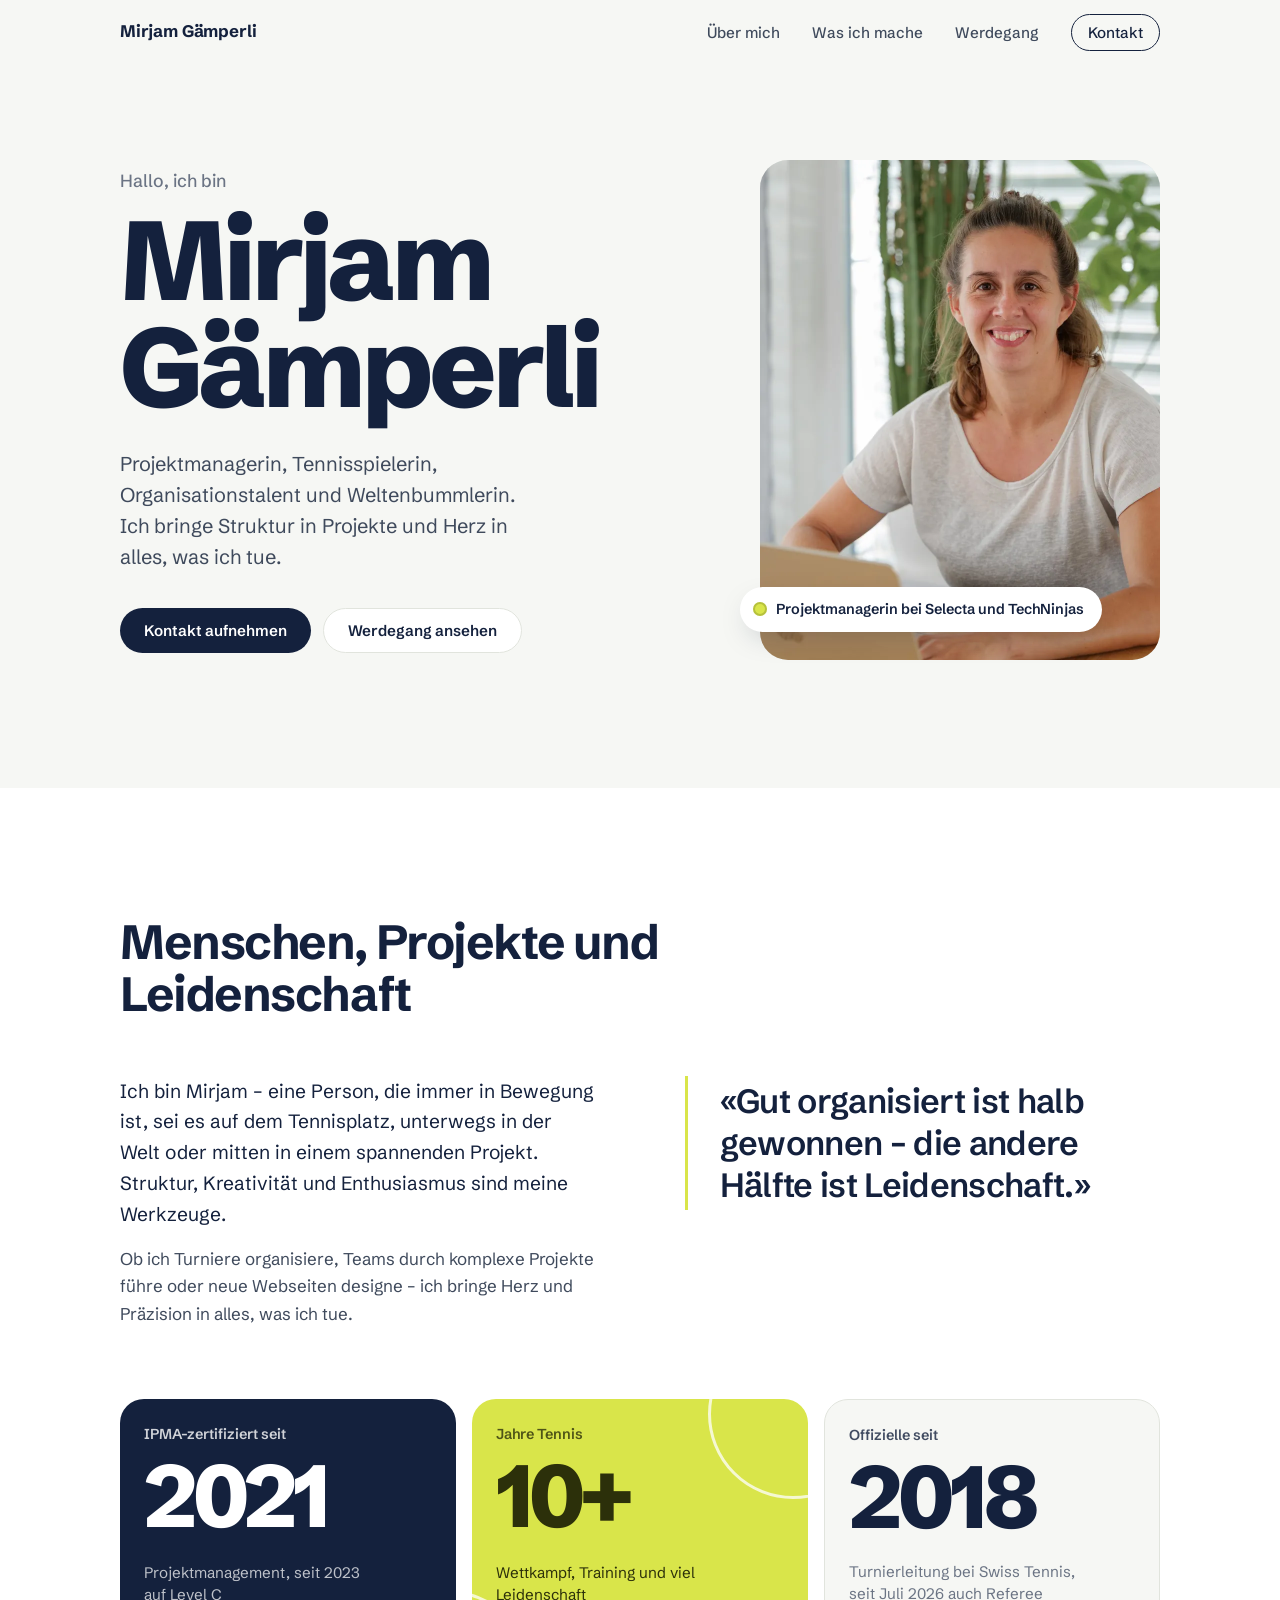
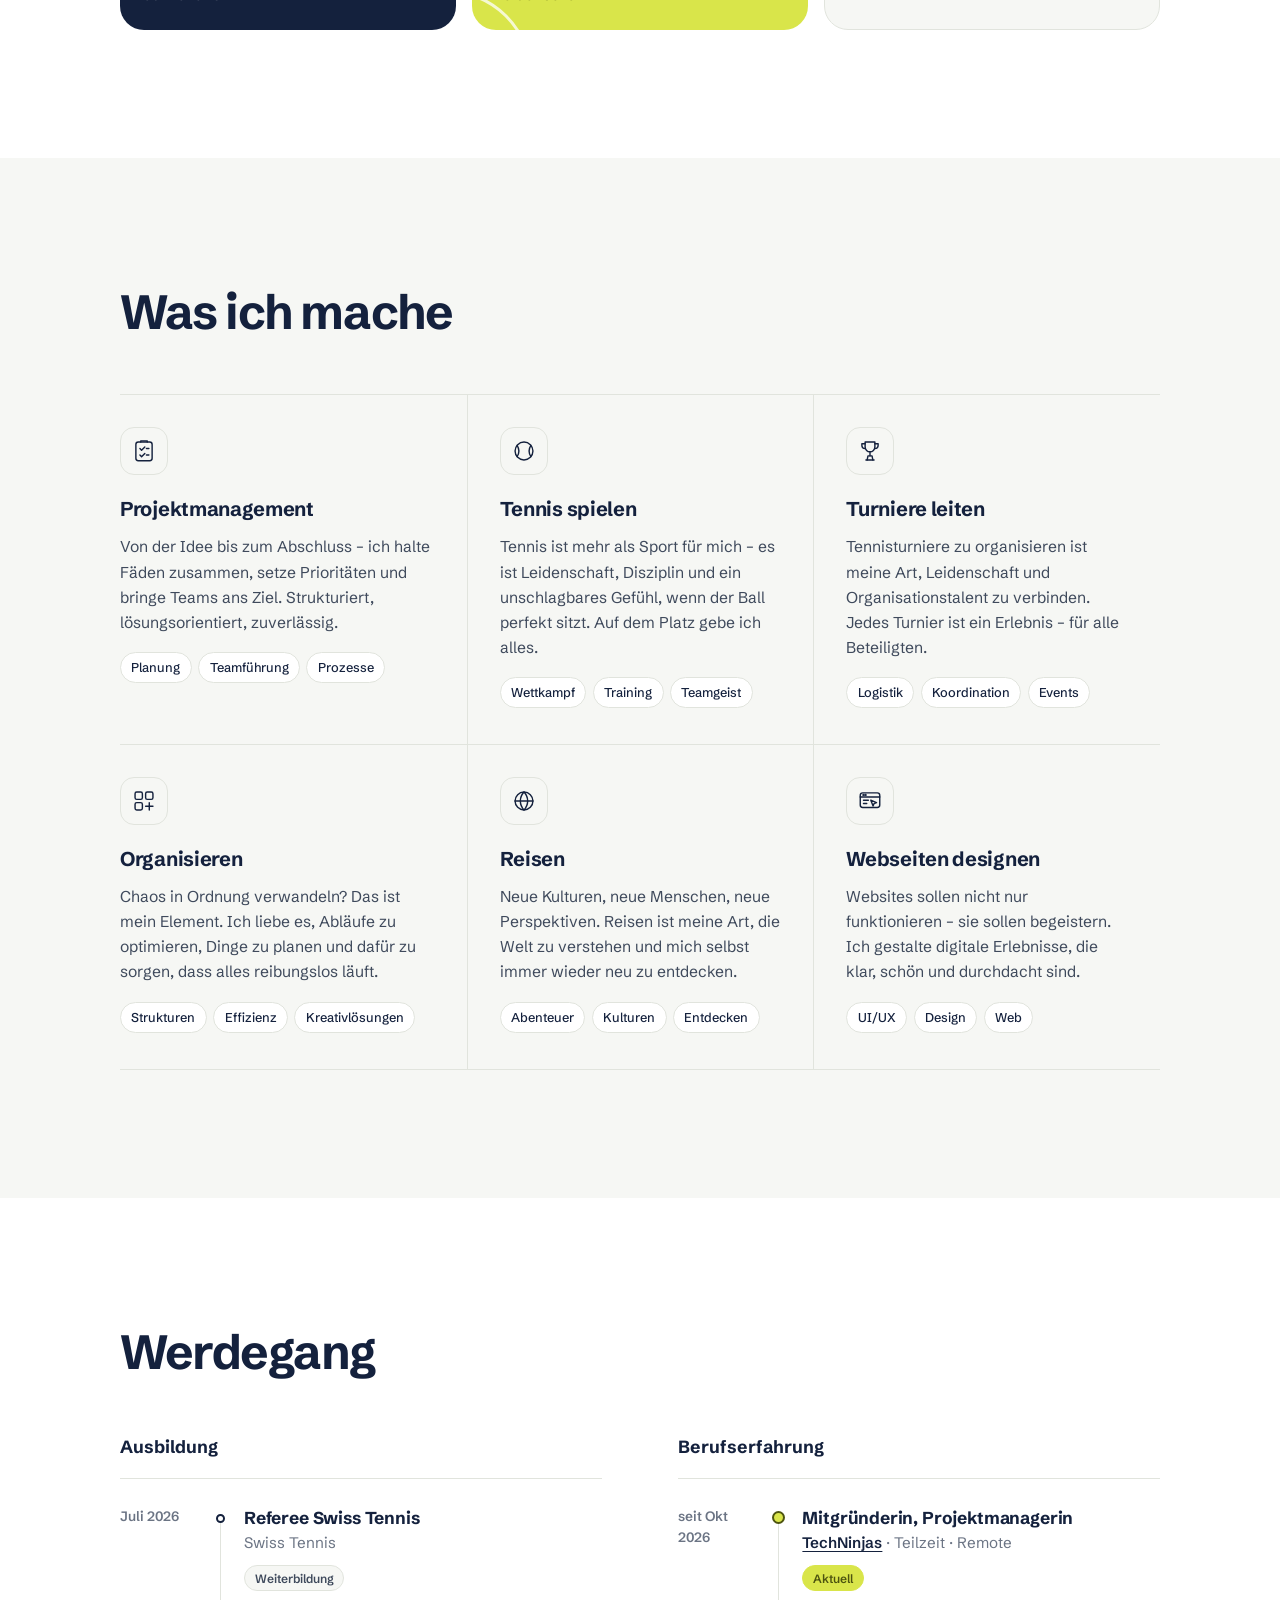
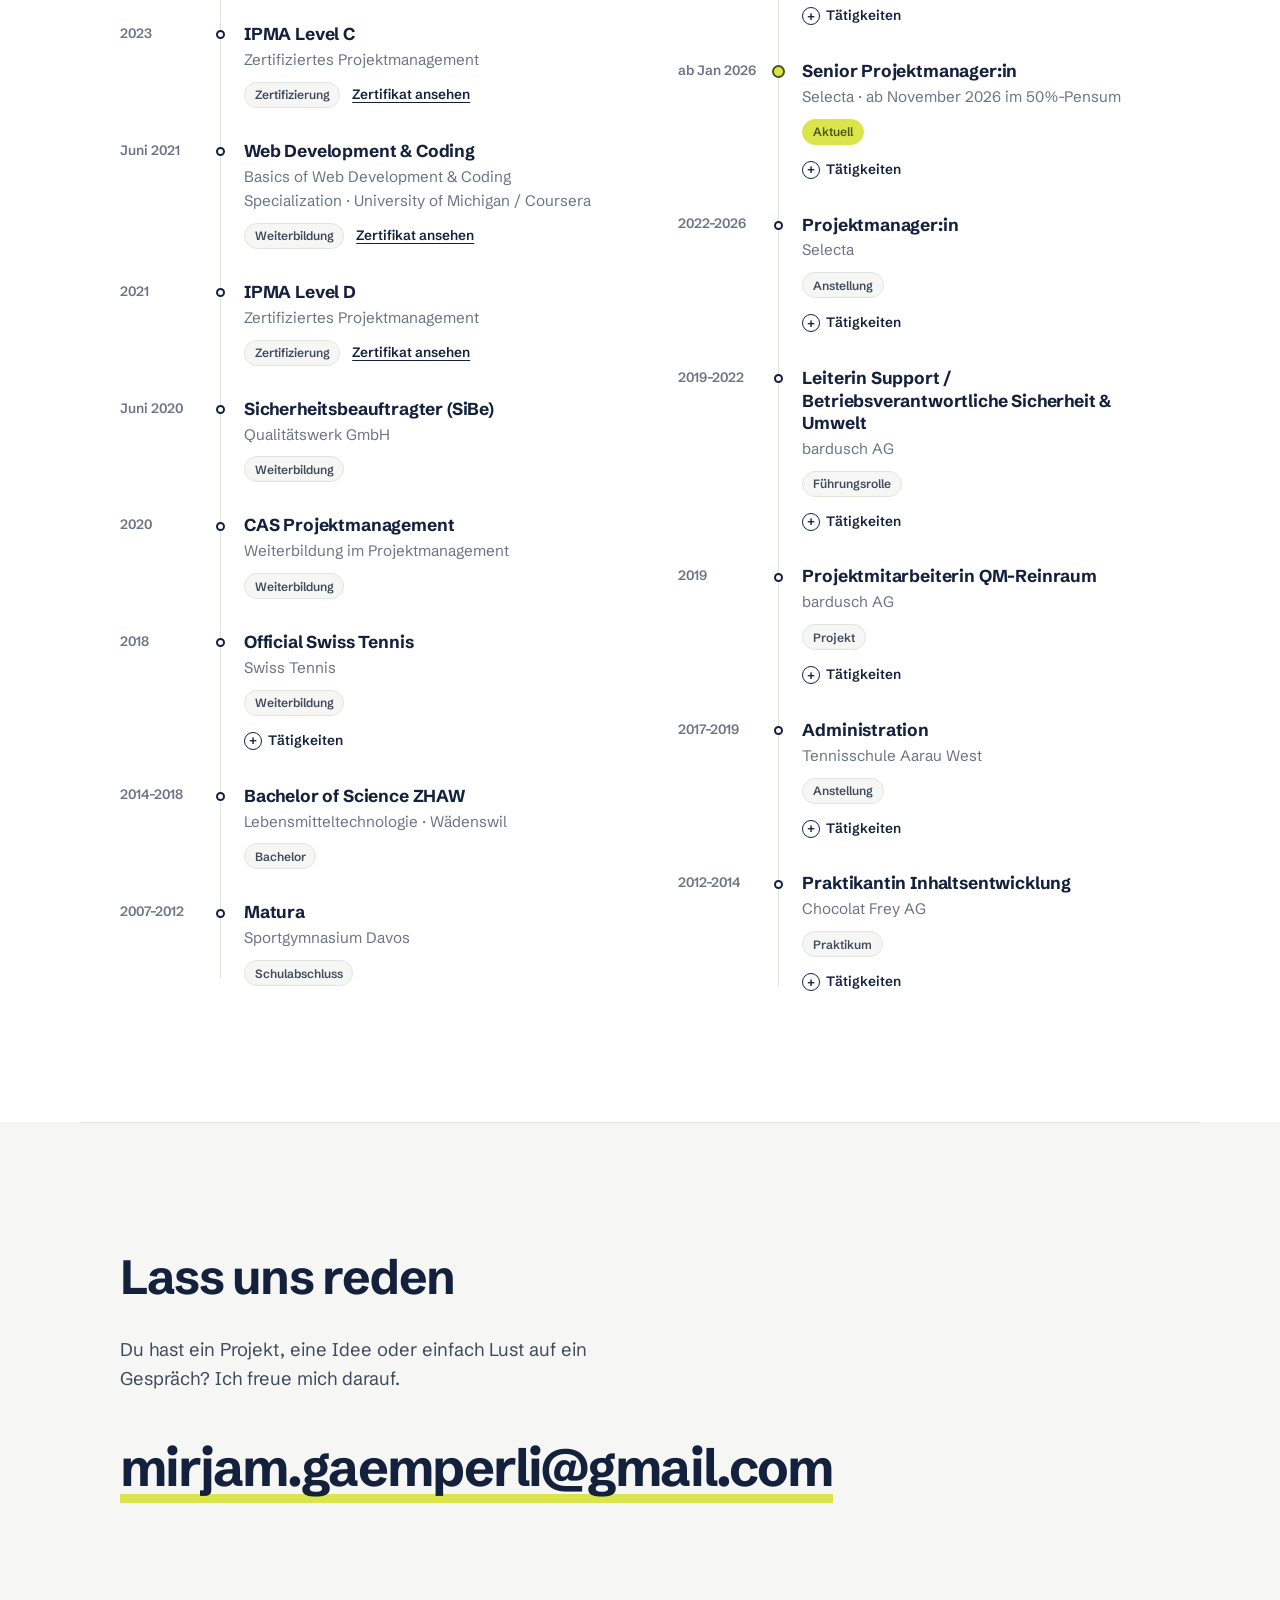
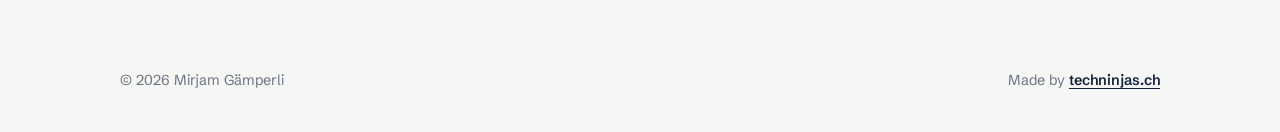
==== index.html @ b21ae04a "IPMA-Kachel: zertifiziert seit 2021 Co-Authored-By: Claude Opus 5.5 <noreply@anthropic.com> Claude-S" ====
<!DOCTYPE html>
<html lang="de">
<head>
  <meta charset="UTF-8" />
  <meta name="viewport" content="width=device-width, initial-scale=1.0" />
  <title>Mirjam Gämperli</title>
  <meta name="description" content="Mirjam Gämperli – Projektmanagerin, Tennisspielerin, Organisationstalent und Weltenbummlerin." />
  <link rel="preconnect" href="https://fonts.googleapis.com" />
  <link rel="preconnect" href="https://fonts.gstatic.com" crossorigin />
  <link rel="stylesheet" href="https://fonts.googleapis.com/css2?family=Schibsted+Grotesk:wght@400;500;600;700;800&display=swap" />
  <link rel="stylesheet" href="style.css" />
</head>
<body>

  <a class="skip" href="#about">Zum Inhalt springen</a>

  <!-- Navigation -->
  <header class="nav" id="nav">
    <div class="nav-inner">
      <a class="nav-logo" href="#top" aria-label="Zum Seitenanfang">Mirjam Gämperli</a>
      <nav aria-label="Hauptnavigation">
        <ul class="nav-links" id="navLinks">
          <li><a href="#about">Über mich</a></li>
          <li><a href="#what-i-do">Was ich mache</a></li>
          <li><a href="#education">Werdegang</a></li>
          <li><a href="#contact" class="nav-cta">Kontakt</a></li>
        </ul>
      </nav>
      <button class="nav-toggle" id="navToggle" aria-label="Menü öffnen" aria-expanded="false" aria-controls="navLinks">
        <span></span><span></span>
      </button>
    </div>
  </header>

  <main id="top">

    <!-- Hero -->
    <section class="hero">
      <div class="container hero-grid">
        <div class="hero-content">
          <p class="hero-hello">Hallo, ich bin</p>
          <h1 class="hero-name">Mirjam<br />Gämperli</h1>
          <p class="hero-tagline">Projektmanagerin, Tennisspielerin, Organisationstalent und Weltenbummlerin. Ich bringe Struktur in Projekte und Herz in alles, was ich tue.</p>
          <div class="hero-actions">
            <a href="#contact" class="btn btn-primary">Kontakt aufnehmen</a>
            <a href="#education" class="btn btn-ghost">Werdegang ansehen</a>
          </div>
        </div>
        <figure class="hero-photo-wrap">
          <picture>
            <source media="(max-width: 900px)" srcset="mirjam-portrait.webp" type="image/webp" />
            <source media="(max-width: 900px)" srcset="mirjam-portrait.jpg" />
            <source srcset="mirjam-portrait-hoch.webp" type="image/webp" />
            <img class="hero-photo" src="mirjam-portrait-hoch.jpg" alt="Porträt von Mirjam Gämperli am Laptop" width="800" height="1000" fetchpriority="high" />
          </picture>
          <figcaption class="hero-badge"><span class="ball" aria-hidden="true"></span>Projektmanagerin bei Selecta und TechNinjas</figcaption>
        </figure>
      </div>
    </section>

    <!-- About -->
    <section class="section about" id="about">
      <div class="container about-grid">
        <h2 class="section-title">Menschen, Projekte und Leidenschaft</h2>
        <div class="about-text">
          <p class="lead">Ich bin Mirjam – eine Person, die immer in Bewegung ist, sei es auf dem Tennisplatz, unterwegs in der Welt oder mitten in einem spannenden Projekt. Struktur, Kreativität und Enthusiasmus sind meine Werkzeuge.</p>
          <p>Ob ich Turniere organisiere, Teams durch komplexe Projekte führe oder neue Webseiten designe – ich bringe Herz und Präzision in alles, was ich tue.</p>
        </div>
        <blockquote class="quote">
          <p>«Gut organisiert ist halb gewonnen – die andere Hälfte ist Leidenschaft.»</p>
        </blockquote>
        <dl class="facts">
          <div class="fact fact--ink"><dt><span class="fact-pre">IPMA-zertifiziert seit</span><span class="fact-num">2021</span></dt><dd>Projektmanagement, seit 2023 auf Level C</dd></div>
          <div class="fact fact--ball"><dt><span class="fact-pre">Jahre Tennis</span><span class="fact-num">10+</span></dt><dd>Wettkampf, Training und viel Leidenschaft</dd></div>
          <div class="fact fact--paper"><dt><span class="fact-pre">Offizielle seit</span><span class="fact-num">2018</span></dt><dd>Turnierleitung bei Swiss Tennis, seit Juli 2026 auch Referee</dd></div>
        </dl>
      </div>
    </section>

    <!-- What I Do -->
    <section class="section what-i-do" id="what-i-do">
      <div class="container">
        <h2 class="section-title">Was ich mache</h2>
        <ul class="world">
          <li class="world-item">
            <span class="world-icon"><svg class="icon" viewBox="0 0 32 32" fill="none" stroke="currentColor" stroke-width="1.75" stroke-linecap="round" stroke-linejoin="round" aria-hidden="true"><rect x="6" y="5" width="20" height="23" rx="3"/><path d="M12 5V3.5h8V5"/><path d="M11 13l2 2 4-4"/><path d="M19 13h3"/><path d="M11 21l2 2 4-4"/><path d="M19 21h3"/></svg></span>
            <h3>Projektmanagement</h3>
            <p>Von der Idee bis zum Abschluss – ich halte Fäden zusammen, setze Prioritäten und bringe Teams ans Ziel. Strukturiert, lösungsorientiert, zuverlässig.</p>
            <ul class="tags"><li>Planung</li><li>Teamführung</li><li>Prozesse</li></ul>
          </li>
          <li class="world-item">
            <span class="world-icon"><svg class="icon" viewBox="0 0 32 32" fill="none" stroke="currentColor" stroke-width="1.75" stroke-linecap="round" stroke-linejoin="round" aria-hidden="true"><circle cx="16" cy="16" r="11"/><path d="M7.5 9a13 13 0 0 1 0 14"/><path d="M24.5 9a13 13 0 0 0 0 14"/></svg></span>
            <h3>Tennis spielen</h3>
            <p>Tennis ist mehr als Sport für mich – es ist Leidenschaft, Disziplin und ein unschlagbares Gefühl, wenn der Ball perfekt sitzt. Auf dem Platz gebe ich alles.</p>
            <ul class="tags"><li>Wettkampf</li><li>Training</li><li>Teamgeist</li></ul>
          </li>
          <li class="world-item">
            <span class="world-icon"><svg class="icon" viewBox="0 0 32 32" fill="none" stroke="currentColor" stroke-width="1.75" stroke-linecap="round" stroke-linejoin="round" aria-hidden="true"><path d="M10 5h12v6a6 6 0 0 1-12 0V5z"/><path d="M10 7H6v2a4 4 0 0 0 4 4"/><path d="M22 7h4v2a4 4 0 0 1-4 4"/><path d="M16 17v5"/><path d="M11 27h10"/><path d="M12.5 27l1-5h5l1 5"/></svg></span>
            <h3>Turniere leiten</h3>
            <p>Tennisturniere zu organisieren ist meine Art, Leidenschaft und Organisationstalent zu verbinden. Jedes Turnier ist ein Erlebnis – für alle Beteiligten.</p>
            <ul class="tags"><li>Logistik</li><li>Koordination</li><li>Events</li></ul>
          </li>
          <li class="world-item">
            <span class="world-icon"><svg class="icon" viewBox="0 0 32 32" fill="none" stroke="currentColor" stroke-width="1.75" stroke-linecap="round" stroke-linejoin="round" aria-hidden="true"><rect x="5" y="5" width="9" height="9" rx="2"/><rect x="18" y="5" width="9" height="9" rx="2"/><rect x="5" y="18" width="9" height="9" rx="2"/><path d="M22.5 18v9"/><path d="M18 22.5h9"/></svg></span>
            <h3>Organisieren</h3>
            <p>Chaos in Ordnung verwandeln? Das ist mein Element. Ich liebe es, Abläufe zu optimieren, Dinge zu planen und dafür zu sorgen, dass alles reibungslos läuft.</p>
            <ul class="tags"><li>Strukturen</li><li>Effizienz</li><li>Kreativlösungen</li></ul>
          </li>
          <li class="world-item">
            <span class="world-icon"><svg class="icon" viewBox="0 0 32 32" fill="none" stroke="currentColor" stroke-width="1.75" stroke-linecap="round" stroke-linejoin="round" aria-hidden="true"><circle cx="16" cy="16" r="11"/><path d="M5 16h22"/><path d="M16 5c3 3.2 4.5 6.8 4.5 11S19 23.8 16 27c-3-3.2-4.5-6.8-4.5-11S13 8.2 16 5z"/></svg></span>
            <h3>Reisen</h3>
            <p>Neue Kulturen, neue Menschen, neue Perspektiven. Reisen ist meine Art, die Welt zu verstehen und mich selbst immer wieder neu zu entdecken.</p>
            <ul class="tags"><li>Abenteuer</li><li>Kulturen</li><li>Entdecken</li></ul>
          </li>
          <li class="world-item">
            <span class="world-icon"><svg class="icon" viewBox="0 0 32 32" fill="none" stroke="currentColor" stroke-width="1.75" stroke-linecap="round" stroke-linejoin="round" aria-hidden="true"><rect x="4" y="6" width="24" height="18" rx="3"/><path d="M4 11h24"/><circle cx="8" cy="8.5" r=".6" fill="currentColor"/><circle cx="10.5" cy="8.5" r=".6" fill="currentColor"/><path d="M17 15l7 3-3 1.2-1.2 3z"/><path d="M8 15h6"/><path d="M8 19h4"/></svg></span>
            <h3>Webseiten designen</h3>
            <p>Websites sollen nicht nur funktionieren – sie sollen begeistern. Ich gestalte digitale Erlebnisse, die klar, schön und durchdacht sind.</p>
            <ul class="tags"><li>UI/UX</li><li>Design</li><li>Web</li></ul>
          </li>
        </ul>
      </div>
    </section>

    <!-- Education -->
    <section class="section education" id="education">
      <div class="container">
        <h2 class="section-title">Werdegang</h2>
        <div class="werdegang-grid">

        <!-- Ausbildung -->
        <div class="werdegang-col">
          <div class="werdegang-col-title">Ausbildung</div>
          <div class="timeline">

            <div class="timeline-item">
              <div class="timeline-year">Juli 2026</div>
              <div class="timeline-content">
                <h3>Referee Swiss Tennis</h3>
                <p>Swiss Tennis</p>
                <span class="timeline-badge">Weiterbildung</span>
              </div>
            </div>

            <div class="timeline-item">
              <div class="timeline-year">2023</div>
              <div class="timeline-content">
                <h3>IPMA Level C</h3>
                <p>Zertifiziertes Projektmanagement</p>
                <span class="timeline-badge">Zertifizierung</span>
                <a href="Zertifikat - Level C - DE.pdf" target="_blank" rel="noopener noreferrer" class="cert-link">Zertifikat ansehen</a>
              </div>
            </div>

            <div class="timeline-item">
              <div class="timeline-year">Juni 2021</div>
              <div class="timeline-content">
                <h3>Web Development &amp; Coding</h3>
                <p>Basics of Web Development &amp; Coding Specialization · University of Michigan / Coursera</p>
                <span class="timeline-badge">Weiterbildung</span>
                <a href="https://coursera.org/share/b0f5d3e83476382fbf47c0f95b880fcf" target="_blank" rel="noopener noreferrer" class="cert-link">Zertifikat ansehen</a>
              </div>
            </div>

            <div class="timeline-item">
              <div class="timeline-year">2021</div>
              <div class="timeline-content">
                <h3>IPMA Level D</h3>
                <p>Zertifiziertes Projektmanagement</p>
                <span class="timeline-badge">Zertifizierung</span>
                <a href="Zertifikat - Level D - DE.pdf" target="_blank" rel="noopener noreferrer" class="cert-link">Zertifikat ansehen</a>
              </div>
            </div>

            <div class="timeline-item">
              <div class="timeline-year">Juni 2020</div>
              <div class="timeline-content">
                <h3>Sicherheitsbeauftragter (SiBe)</h3>
                <p>Qualitätswerk GmbH</p>
                <span class="timeline-badge">Weiterbildung</span>
              </div>
            </div>

            <div class="timeline-item">
              <div class="timeline-year">2020</div>
              <div class="timeline-content">
                <h3>CAS Projektmanagement</h3>
                <p>Weiterbildung im Projektmanagement</p>
                <span class="timeline-badge">Weiterbildung</span>
              </div>
            </div>

            <div class="timeline-item">
              <div class="timeline-year">2018</div>
              <div class="timeline-content">
                <h3>Official Swiss Tennis</h3>
                <p>Swiss Tennis</p>
                <span class="timeline-badge">Weiterbildung</span>
                <details class="timeline-details">
                  <summary>Tätigkeiten</summary>
                  <p>Lizenzierte Offizielle bei Swiss Tennis mit jährlicher Leitung mehrerer Tennisturniere – von der Planung und Ausschreibung bis zur Durchführung und Nachbereitung.</p>
                </details>
              </div>
            </div>

            <div class="timeline-item">
              <div class="timeline-year">2014–2018</div>
              <div class="timeline-content">
                <h3>Bachelor of Science ZHAW</h3>
                <p>Lebensmitteltechnologie · Wädenswil</p>
                <span class="timeline-badge">Bachelor</span>
              </div>
            </div>

            <div class="timeline-item">
              <div class="timeline-year">2007–2012</div>
              <div class="timeline-content">
                <h3>Matura</h3>
                <p>Sportgymnasium Davos</p>
                <span class="timeline-badge">Schulabschluss</span>
              </div>
            </div>

          </div>
        </div>

        <!-- Berufserfahrung -->
        <div class="werdegang-col">
          <div class="werdegang-col-title">Berufserfahrung</div>
          <div class="timeline">

            <div class="timeline-item">
              <div class="timeline-year">seit Okt 2026</div>
              <div class="timeline-content">
                <h3>Mitgründerin, Projektmanagerin</h3>
                <p><a href="https://techninjas.ch" target="_blank" rel="noopener noreferrer">TechNinjas</a> · Teilzeit · Remote</p>
                <span class="timeline-badge timeline-badge--current">Aktuell</span>
                <details class="timeline-details">
                  <summary>Tätigkeiten</summary>
                  <p>Gemeinsam mit Patrick unterstütze ich KMU in der ganzen Schweiz bei Websites und Automatisierungen. Mein Fokus: Prozesse verstehen, Lösungen pragmatisch umsetzen und Projekte sauber ans Ziel bringen. Co-Host des Podcasts «mach's eifach».</p>
                </details>
              </div>
            </div>

            <div class="timeline-item">
              <div class="timeline-year">ab Jan 2026</div>
              <div class="timeline-content">
                <h3>Senior Projektmanager:in</h3>
                <p>Selecta · ab November 2026 im 50%-Pensum</p>
                <span class="timeline-badge timeline-badge--current">Aktuell</span>
                <details class="timeline-details">
                  <summary>Tätigkeiten</summary>
                  <p>Leitung und Steuerung komplexer Projekte mit Fokus auf Projektmanagement und -koordination in einem internationalen Unternehmensumfeld.</p>
                </details>
              </div>
            </div>

            <div class="timeline-item">
              <div class="timeline-year">2022–2026</div>
              <div class="timeline-content">
                <h3>Projektmanager:in</h3>
                <p>Selecta</p>
                <span class="timeline-badge">Anstellung</span>
                <details class="timeline-details">
                  <summary>Tätigkeiten</summary>
                  <p>Eigenverantwortliche Planung, Koordination und Umsetzung von Projekten sowie enge Zusammenarbeit mit internen und externen Stakeholdern.</p>
                </details>
              </div>
            </div>

            <div class="timeline-item">
              <div class="timeline-year">2019–2022</div>
              <div class="timeline-content">
                <h3>Leiterin Support / Betriebsverantwortliche Sicherheit &amp; Umwelt</h3>
                <p>bardusch AG</p>
                <span class="timeline-badge">Führungsrolle</span>
                <details class="timeline-details">
                  <summary>Tätigkeiten</summary>
                  <p>Führung des Support-Teams sowie Übernahme der betrieblichen Verantwortung für die Bereiche Sicherheit und Umwelt am Standort Basel.</p>
                </details>
              </div>
            </div>

            <div class="timeline-item">
              <div class="timeline-year">2019</div>
              <div class="timeline-content">
                <h3>Projektmitarbeiterin QM-Reinraum</h3>
                <p>bardusch AG</p>
                <span class="timeline-badge">Projekt</span>
                <details class="timeline-details">
                  <summary>Tätigkeiten</summary>
                  <p>Mitarbeit im Qualitätsmanagement mit Fokus auf Reinraumprozesse und Qualitätssicherung.</p>
                </details>
              </div>
            </div>

            <div class="timeline-item">
              <div class="timeline-year">2017–2019</div>
              <div class="timeline-content">
                <h3>Administration</h3>
                <p>Tennisschule Aarau West</p>
                <span class="timeline-badge">Anstellung</span>
                <details class="timeline-details">
                  <summary>Tätigkeiten</summary>
                  <p>Koordination des Tagesbetriebs, Kundenkommunikation, Abrechnung sowie Mitarbeit bei der Organisation internationaler Tennisturniere und der Pflege der Firmenwebsite.</p>
                </details>
              </div>
            </div>

            <div class="timeline-item">
              <div class="timeline-year">2012–2014</div>
              <div class="timeline-content">
                <h3>Praktikantin Inhaltsentwicklung</h3>
                <p>Chocolat Frey AG</p>
                <span class="timeline-badge">Praktikum</span>
                <details class="timeline-details">
                  <summary>Tätigkeiten</summary>
                  <p>Mitarbeit bei der Entwicklung neuer Produkte und Einblick in die Produktionsprozesse der Confiserie-Industrie.</p>
                </details>
              </div>
            </div>

          </div>
        </div>

      </div>
      </div>
    </section>

    <!-- Contact -->
    <section class="section contact" id="contact">
      <div class="container contact-inner">
        <h2 class="section-title">Lass uns reden</h2>
        <p class="contact-text">Du hast ein Projekt, eine Idee oder einfach Lust auf ein Gespräch? Ich freue mich darauf.</p>
        <a href="mailto:mirjam.gaemperli@gmail.com" class="contact-mail">mirjam.gaemperli@gmail.com</a>
      </div>
    </section>

  </main>

  <footer class="footer">
    <div class="container footer-inner">
      <span>© 2026 Mirjam Gämperli</span>
      <span>Made by <a href="https://techninjas.ch" target="_blank" rel="noopener noreferrer">techninjas.ch</a></span>
    </div>
  </footer>

  <script src="script.js"></script>
</body>
</html>
---- style.css ----
/* ── Tokens ── */
:root {
  --paper:  #f6f7f4;   /* leicht kühles Off-White */
  --white:  #ffffff;
  --ink:    #14213d;   /* Marineblau, aus dem bisherigen Blau weiterentwickelt */
  --text:   #3f4a5c;
  --muted:  #6b7484;
  --line:   #e1e4dd;
  --ball:   #d9e54a;   /* Tennisball-Gelb, sparsam eingesetzt */
  --ball-ink: #4d5410;

  --font: 'Schibsted Grotesk', system-ui, -apple-system, sans-serif;

  --wrap: 1120px;
  --gutter: clamp(1rem, 5vw, 2.5rem);
  --section: clamp(4.5rem, 10vw, 8rem);
  --r-lg: 28px;
  --r-sm: 10px;
}

*, *::before, *::after { box-sizing: border-box; margin: 0; padding: 0; }

html { scroll-behavior: smooth; scroll-padding-top: 5rem; }

body {
  font-family: var(--font);
  background: var(--paper);
  color: var(--text);
  font-size: 1.0625rem;
  line-height: 1.6;
  -webkit-font-smoothing: antialiased;
  overflow-x: hidden;
}

img { max-width: 100%; display: block; }
a { color: inherit; }
ul { list-style: none; }

:focus-visible { outline: 2px solid var(--ink); outline-offset: 3px; border-radius: 4px; }

.skip {
  position: absolute; left: 1rem; top: -3rem;
  background: var(--ink); color: var(--white);
  padding: .5rem 1rem; border-radius: var(--r-sm);
  z-index: 200; text-decoration: none;
}
.skip:focus { top: 1rem; }

.container { max-width: var(--wrap); margin: 0 auto; padding: 0 var(--gutter); }

/* ── Buttons ── */
.btn {
  display: inline-flex; align-items: center; justify-content: center;
  padding: .85rem 1.5rem;
  border-radius: 999px;
  font: 600 .95rem/1 var(--font);
  text-decoration: none;
  transition: background-color .2s, color .2s, border-color .2s;
}
.btn-primary { background: var(--ink); color: var(--white); }
.btn-primary:hover { background: #24345a; }
.btn-ghost { border: 1.5px solid var(--line); color: var(--ink); background: var(--white); }
.btn-ghost:hover { border-color: var(--ink); }

/* ── Navigation ── */
.nav {
  position: fixed; inset: 0 0 auto 0; z-index: 100;
  transition: background-color .25s, box-shadow .25s;
}
.nav.scrolled {
  background: rgba(246, 247, 244, .9);
  backdrop-filter: blur(12px);
  -webkit-backdrop-filter: blur(12px);
  box-shadow: 0 1px 0 var(--line);
}
.nav-inner {
  max-width: var(--wrap); margin: 0 auto;
  padding: 1.1rem var(--gutter);
  display: flex; align-items: center; justify-content: space-between;
}
.nav-logo {
  font-weight: 700; font-size: 1.05rem; color: var(--ink);
  text-decoration: none; letter-spacing: -.01em;
}
.nav-links { display: flex; align-items: center; gap: 2rem; }
.nav-links a {
  font-size: .95rem; font-weight: 500; color: var(--text);
  text-decoration: none; transition: color .2s;
}
.nav-links a:hover { color: var(--ink); }
.nav-links .nav-cta {
  color: var(--ink); padding: .5rem 1rem;
  border: 1.5px solid var(--ink); border-radius: 999px;
}
.nav-links .nav-cta:hover { background: var(--ink); color: var(--white); }

.nav-toggle {
  display: none; background: none; border: 0; cursor: pointer;
  width: 40px; height: 40px; position: relative;
}
.nav-toggle span {
  position: absolute; left: 9px; right: 9px; height: 2px;
  background: var(--ink); border-radius: 2px; transition: transform .25s;
}
.nav-toggle span:first-child { top: 15px; }
.nav-toggle span:last-child  { top: 23px; }
.nav-toggle[aria-expanded="true"] span:first-child { transform: translateY(4px) rotate(45deg); }
.nav-toggle[aria-expanded="true"] span:last-child  { transform: translateY(-4px) rotate(-45deg); }

/* ── Hero ── */
.hero { padding: clamp(7.5rem, 14vw, 10rem) 0 var(--section); }
.hero-grid {
  display: grid;
  grid-template-columns: minmax(0, 1fr) minmax(0, 400px);
  gap: clamp(2.5rem, 6vw, 5rem);
  align-items: center;
}
.hero-hello { font-size: 1.1rem; font-weight: 500; color: var(--muted); margin-bottom: .75rem; }
.hero-name {
  font-size: clamp(3.4rem, 9vw, 7rem);
  font-weight: 800;
  line-height: .95;
  letter-spacing: -.045em;
  color: var(--ink);
}
.hero-tagline {
  max-width: 34ch;
  margin-top: 1.75rem;
  font-size: clamp(1.1rem, 1.6vw, 1.25rem);
  line-height: 1.55;
}
.hero-actions { display: flex; flex-wrap: wrap; gap: .75rem; margin-top: 2.25rem; }

.hero-photo-wrap { position: relative; }
.hero-photo {
  width: 100%; height: auto; aspect-ratio: 4 / 5; object-fit: cover; object-position: 50% 30%;
  border-radius: var(--r-lg);
  background: var(--line);
}
.hero-badge {
  position: absolute; left: -1.25rem; bottom: 1.75rem;
  display: inline-flex; align-items: center; gap: .6rem;
  background: var(--white); color: var(--ink);
  font-size: .9rem; font-weight: 600;
  padding: .7rem 1.1rem .7rem .8rem;
  border-radius: 999px;
  box-shadow: 0 10px 30px -12px rgba(20, 33, 61, .35);
}
.ball {
  width: 14px; height: 14px; border-radius: 50%;
  background: var(--ball);
  box-shadow: inset 0 0 0 2px rgba(77, 84, 16, .25);
  flex: none;
}

/* Einmaliger Auftritt beim Laden */
@media (prefers-reduced-motion: no-preference) {
  .hero-content > *, .hero-photo-wrap { animation: rise .8s cubic-bezier(.2, .7, .2, 1) both; }
  .hero-name    { animation-delay: .05s !important; }
  .hero-tagline { animation-delay: .12s !important; }
  .hero-actions { animation-delay: .18s !important; }
  .hero-photo-wrap { animation-delay: .1s; }
  @keyframes rise { from { opacity: 0; transform: translateY(16px); } to { opacity: 1; transform: none; } }
}

/* ── Sections ── */
.section { padding: var(--section) 0; }
.section-title {
  font-size: clamp(2rem, 4.2vw, 3rem);
  font-weight: 700;
  line-height: 1.08;
  letter-spacing: -.03em;
  color: var(--ink);
  margin-bottom: clamp(2rem, 5vw, 3.5rem);
  max-width: 18ch;
}

/* ── About ── */
.about { background: var(--white); }
.about-grid {
  display: grid;
  grid-template-columns: 1fr 1fr;
  column-gap: clamp(2.5rem, 7vw, 6rem);
}
.about-grid .section-title { grid-column: 1 / -1; }
.about-text p { max-width: 58ch; }
.about-text p + p { margin-top: 1rem; }
.lead { font-size: 1.2rem; color: var(--ink); }

.facts {
  grid-column: 1 / -1;
  display: grid; grid-template-columns: repeat(3, 1fr); gap: 1rem;
  margin-top: clamp(3rem, 6vw, 4.5rem);
}
.fact {
  position: relative; overflow: hidden;
  padding: 1.5rem 1.5rem 1.6rem;
  border-radius: 24px;
  min-height: 13rem;
  display: flex; flex-direction: column;
}
.fact dt { display: flex; flex-direction: column; }
.fact-pre { font-size: .9rem; font-weight: 600; opacity: .8; }
.fact-num {
  font-size: clamp(3.5rem, 7vw, 5.5rem);
  font-weight: 800; line-height: 1; letter-spacing: -.055em;
  margin-top: .4rem;
}
.fact dd { margin-top: auto; padding-top: 1.25rem; font-size: .95rem; line-height: 1.4; max-width: 26ch; }
.fact--ink   { background: var(--ink); color: var(--white); }
.fact--ink dd { color: rgba(255,255,255,.72); }
.fact--ball  { background: var(--ball); color: #2c300a; }
.fact--paper { background: var(--paper); color: var(--ink); border: 1px solid var(--line); }
.fact--paper dd { color: var(--muted); }
/* Tennisball-Naht als dezentes Detail */
.fact--ball::after {
  content: ''; position: absolute; right: -70px; top: -70px;
  width: 170px; height: 170px; border-radius: 50%;
  border: 3px solid rgba(255,255,255,.75);
}
.fact--ball::before {
  content: ''; position: absolute; left: -110px; bottom: -130px;
  width: 170px; height: 170px; border-radius: 50%;
  border: 3px solid rgba(255,255,255,.75);
}
.fact > * { position: relative; z-index: 1; }

.quote {
  align-self: start;
  border-left: 3px solid var(--ball);
  padding: .25rem 0 .25rem clamp(1.25rem, 3vw, 2rem);
}
.quote p {
  font-size: clamp(1.5rem, 2.8vw, 2.1rem);
  font-weight: 600;
  line-height: 1.25;
  letter-spacing: -.02em;
  color: var(--ink);
}

/* ── Was ich mache ── */
.world {
  display: grid;
  grid-template-columns: repeat(3, 1fr);
  border-top: 1px solid var(--line);
}
.world-item {
  padding: 2rem clamp(1rem, 2.5vw, 2rem) 2.25rem 0;
  border-bottom: 1px solid var(--line);
}
.world-item:not(:nth-child(3n + 1)) {
  padding-left: clamp(1rem, 2.5vw, 2rem);
  border-left: 1px solid var(--line);
}
.world-icon {
  display: inline-grid; place-items: center;
  width: 48px; height: 48px; margin-bottom: 1.1rem;
  border-radius: 14px;
  background: var(--paper); color: var(--ink);
  border: 1px solid var(--line);
}
.world-icon .icon { width: 26px; height: 26px; }
.world-item:hover .world-icon { background: var(--ball); border-color: var(--ball); }
.timeline-content > p a { color: var(--ink); font-weight: 600; text-underline-offset: 3px; }
.world-item h3 {
  font-size: 1.25rem; font-weight: 700; letter-spacing: -.015em;
  color: var(--ink); margin-bottom: .6rem;
}
.world-item p { font-size: .98rem; }
.tags { display: flex; flex-wrap: wrap; gap: .4rem; margin-top: 1.1rem; }
.tags li {
  font-size: .8rem; font-weight: 500; color: var(--ink);
  background: var(--white); border: 1px solid var(--line);
  padding: .25rem .65rem; border-radius: 999px;
}

/* ── Werdegang ── */
.education { background: var(--white); }
.werdegang-grid {
  display: grid; grid-template-columns: 1fr 1fr;
  gap: clamp(2.5rem, 6vw, 5rem);
}
.werdegang-col-title {
  font-size: 1.1rem; font-weight: 700; color: var(--ink);
  padding-bottom: 1rem; margin-bottom: 1.75rem;
  border-bottom: 1px solid var(--line);
}
.timeline { position: relative; }
.timeline::before {
  content: ''; position: absolute;
  left: 6.25rem; top: .5rem; bottom: .5rem;
  width: 1px; background: var(--line);
}
.timeline-item {
  position: relative;
  display: grid; grid-template-columns: 6.25rem 1fr;
  padding-bottom: 2rem;
}
.timeline-item:last-child { padding-bottom: 0; }
.timeline-item::before {
  content: ''; position: absolute;
  left: calc(6.25rem - 4px); top: .45rem;
  width: 9px; height: 9px; border-radius: 50%;
  background: var(--white); border: 2px solid var(--ink);
}
.timeline-item:has(.timeline-badge--current)::before {
  background: var(--ball); border-color: var(--ball-ink);
  width: 13px; height: 13px; left: calc(6.25rem - 6px); top: .3rem;
}
.timeline-year {
  font-size: .85rem; font-weight: 600; color: var(--muted);
  padding-right: 1rem; line-height: 1.5; padding-top: .05rem;
}
.timeline-content { padding-left: 1.5rem; }
.timeline-content h3 {
  font-size: 1.08rem; font-weight: 700; color: var(--ink);
  line-height: 1.3; letter-spacing: -.01em;
}
.timeline-content > p { font-size: .95rem; color: var(--muted); margin-top: .15rem; }
.timeline-badge {
  display: inline-block; margin-top: .6rem; margin-right: .5rem;
  font-size: .75rem; font-weight: 600; color: var(--text);
  background: var(--paper); border: 1px solid var(--line);
  padding: .15rem .6rem; border-radius: 999px;
}
.timeline-badge--current { background: var(--ball); border-color: var(--ball); color: var(--ball-ink); }
.cert-link {
  font-size: .85rem; font-weight: 600; color: var(--ink);
  text-underline-offset: 3px;
}
.cert-link:hover { text-decoration-thickness: 2px; }

.timeline-details { margin-top: .6rem; }
.timeline-details summary {
  cursor: pointer; font-size: .85rem; font-weight: 600; color: var(--ink);
  list-style: none; display: inline-flex; align-items: center; gap: .35rem;
}
.timeline-details summary::-webkit-details-marker { display: none; }
.timeline-details summary::before {
  content: '+'; display: inline-grid; place-items: center;
  width: 18px; height: 18px; border-radius: 50%;
  border: 1.5px solid currentColor; font-size: .8rem; line-height: 1;
  transition: transform .2s;
}
.timeline-details[open] summary::before { content: '–'; }
.timeline-details p { font-size: .95rem; margin-top: .5rem; max-width: 52ch; }

/* ── Kontakt ── */
.contact { text-align: left; }
.contact-inner { border-top: 1px solid var(--line); padding-top: var(--section); }
.contact-text { max-width: 46ch; font-size: 1.15rem; margin-top: -1.5rem; }
.contact-mail {
  display: inline-block; margin-top: 2rem;
  font-size: clamp(1.5rem, 4.5vw, 3.25rem);
  font-weight: 700; letter-spacing: -.035em; color: var(--ink);
  text-decoration: none;
  background-image: linear-gradient(var(--ball), var(--ball));
  background-size: 100% .18em; background-position: 0 92%; background-repeat: no-repeat;
  transition: background-size .25s;
  overflow-wrap: anywhere;
}
.contact-mail:hover { background-size: 100% .5em; }
section.contact { padding-top: 0; }

/* ── Footer ── */
.footer { padding: 2rem 0 2.5rem; font-size: .9rem; color: var(--muted); }
.footer-inner { display: flex; justify-content: space-between; gap: 1rem; flex-wrap: wrap; }
.footer a { color: var(--ink); font-weight: 600; text-underline-offset: 3px; }

/* ── Responsive ── */
@media (max-width: 900px) {
  .hero-grid { grid-template-columns: 1fr; }
  .hero-photo-wrap { order: -1; max-width: 420px; }
  .hero-photo { aspect-ratio: 1 / 1; }
  .hero-badge { left: 1rem; bottom: 1rem; }
  .about-grid { grid-template-columns: 1fr; row-gap: 3rem; }
  .facts { margin-top: 0; }
  .world { grid-template-columns: 1fr 1fr; }
  .world-item:not(:nth-child(3n + 1)) { padding-left: 0; border-left: 0; }
  .world-item:nth-child(2n) { padding-left: clamp(1rem, 2.5vw, 2rem); border-left: 1px solid var(--line); }
  .werdegang-grid { grid-template-columns: 1fr; }
}

@media (max-width: 720px) {
  .nav-toggle { display: block; }
  .nav-links {
    display: none;
    position: absolute; top: 100%; left: var(--gutter); right: var(--gutter);
    flex-direction: column; align-items: stretch; gap: 0;
    background: var(--white); border: 1px solid var(--line); border-radius: 16px;
    padding: .5rem; box-shadow: 0 16px 40px -20px rgba(20, 33, 61, .3);
  }
  .nav-links.open { display: flex; }
  .nav-links a { display: block; padding: .8rem 1rem; }
  .nav-links .nav-cta { border: 0; }
  .nav.menu-open { background: var(--paper); }
}

@media (max-width: 560px) {
  .hero { padding-top: 6rem; }
  .hero-photo-wrap { max-width: none; }
  .world { grid-template-columns: 1fr; }
  .world-item, .world-item:nth-child(2n) { padding-left: 0; border-left: 0; }
  .facts { grid-template-columns: 1fr; }
  .fact { min-height: 0; }
  .timeline::before { left: 4.5rem; }
  .timeline-item { grid-template-columns: 4.5rem 1fr; }
  .timeline-item::before { left: calc(4.5rem - 4px); }
  .timeline-item:has(.timeline-badge--current)::before { left: calc(4.5rem - 6px); }
  .timeline-content { padding-left: 1.1rem; }
  .timeline-year { font-size: .8rem; }
}

@media (prefers-reduced-motion: reduce) {
  html { scroll-behavior: auto; }
  * { transition: none !important; }
}
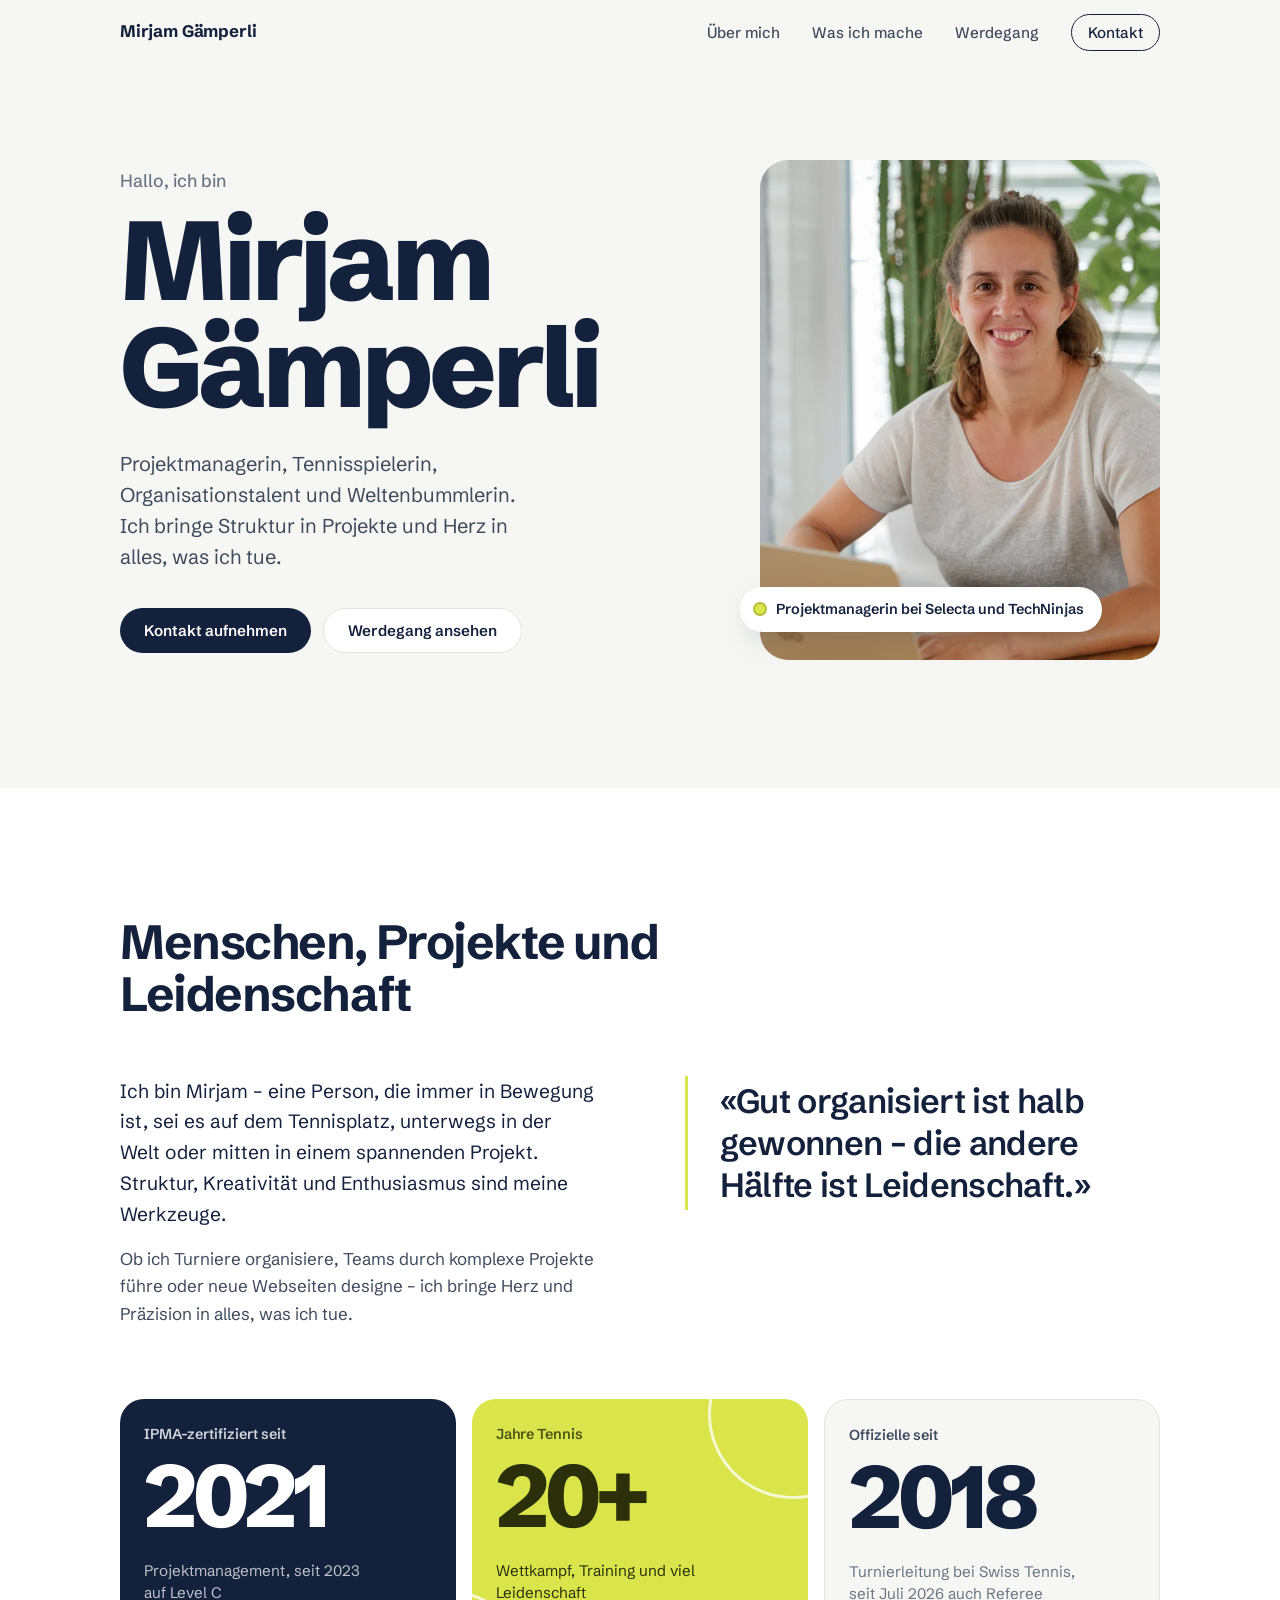
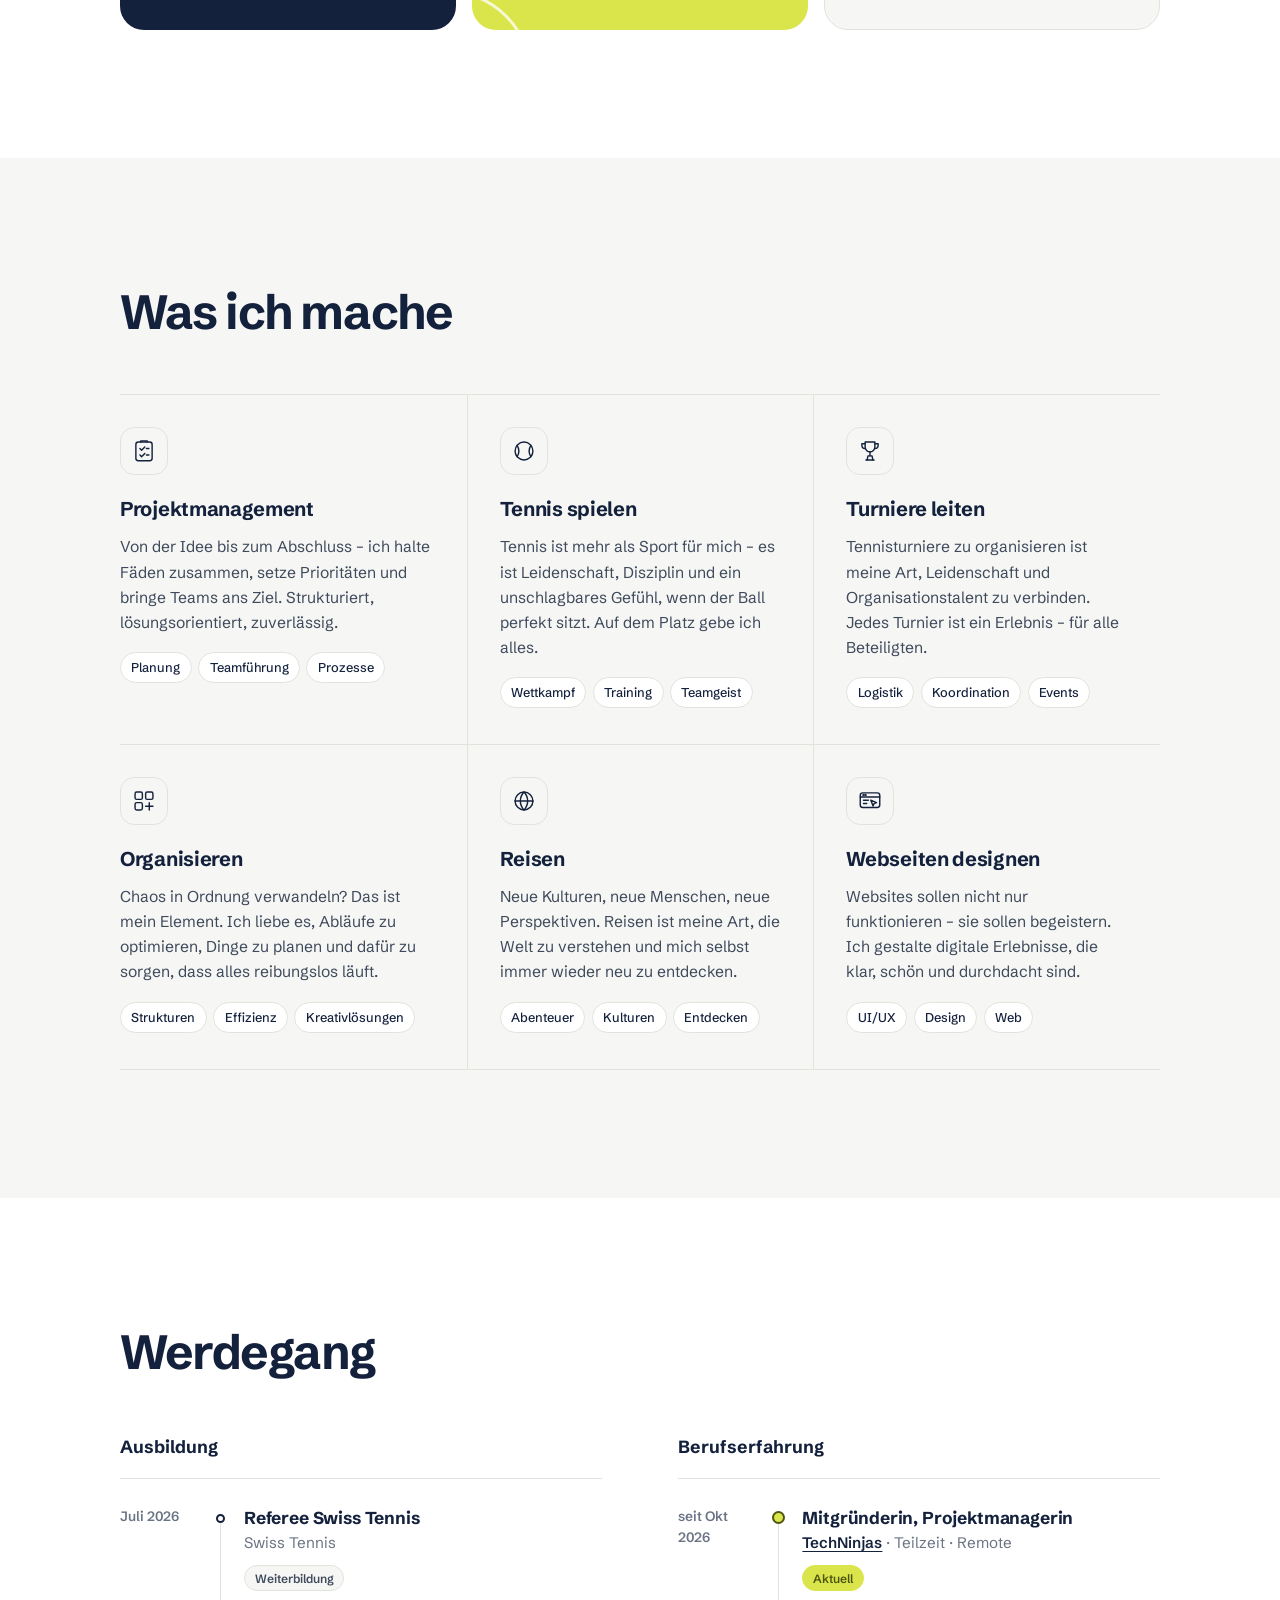
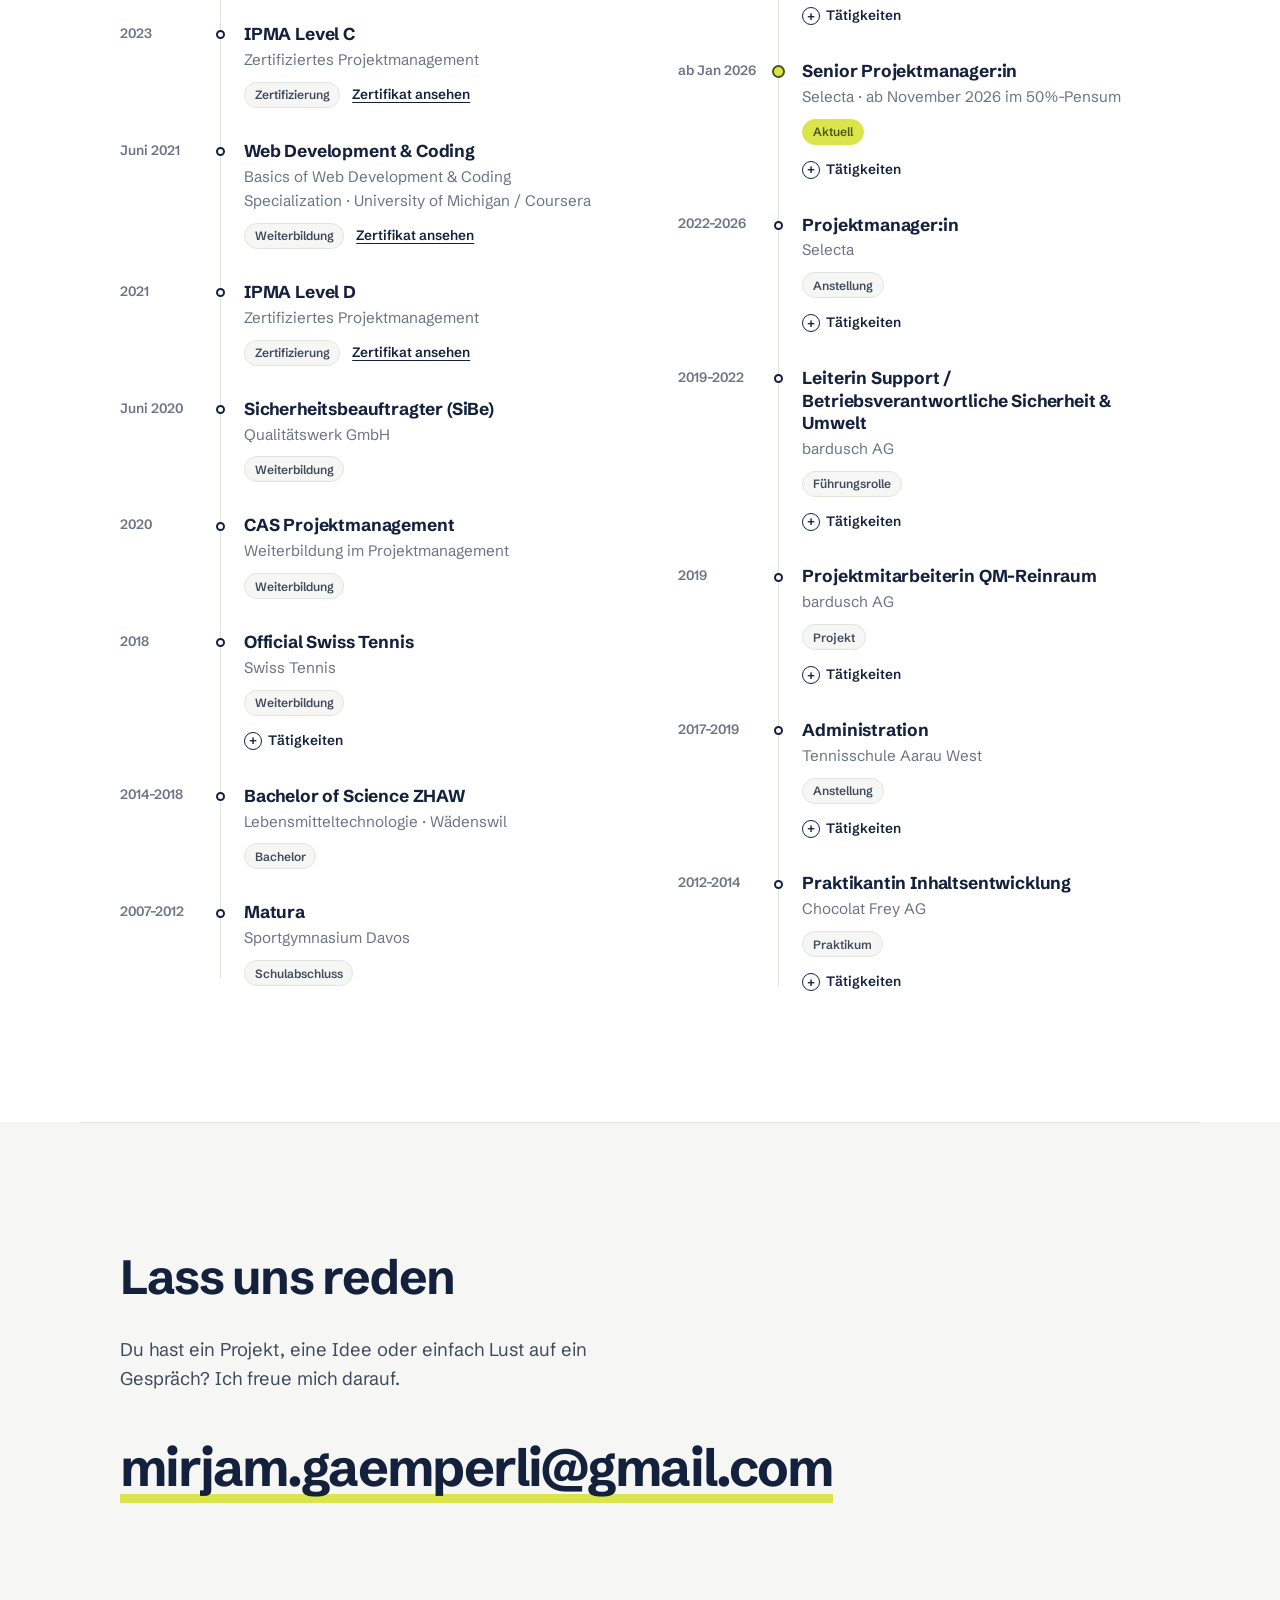
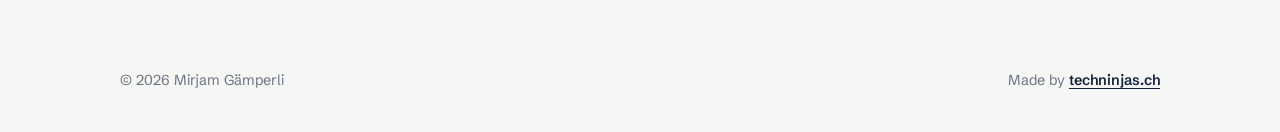
==== commit c51029d8: "Tennis-Kachel: 20+ Jahre Co-Authored-By: Claude Opus 5.5 <noreply@anthropic.com> Claude-Session: htt" ====
--- a/index.html
+++ b/index.html
@@ -71,7 +71,7 @@
         </blockquote>
         <dl class="facts">
           <div class="fact fact--ink"><dt><span class="fact-pre">IPMA-zertifiziert seit</span><span class="fact-num">2021</span></dt><dd>Projektmanagement, seit 2023 auf Level C</dd></div>
-          <div class="fact fact--ball"><dt><span class="fact-pre">Jahre Tennis</span><span class="fact-num">10+</span></dt><dd>Wettkampf, Training und viel Leidenschaft</dd></div>
+          <div class="fact fact--ball"><dt><span class="fact-pre">Jahre Tennis</span><span class="fact-num">20+</span></dt><dd>Wettkampf, Training und viel Leidenschaft</dd></div>
           <div class="fact fact--paper"><dt><span class="fact-pre">Offizielle seit</span><span class="fact-num">2018</span></dt><dd>Turnierleitung bei Swiss Tennis, seit Juli 2026 auch Referee</dd></div>
         </dl>
       </div>
--- a/style.css
+++ b/style.css
@@ -206,7 +206,7 @@
   font-weight: 800; line-height: 1; letter-spacing: -.055em;
   margin-top: .4rem;
 }
-.fact dd { margin-top: auto; padding-top: 1.25rem; font-size: .95rem; line-height: 1.4; max-width: 26ch; }
+.fact dd { margin-top: 1.25rem; font-size: .95rem; line-height: 1.4; max-width: 26ch; }
 .fact--ink   { background: var(--ink); color: var(--white); }
 .fact--ink dd { color: rgba(255,255,255,.72); }
 .fact--ball  { background: var(--ball); color: #2c300a; }
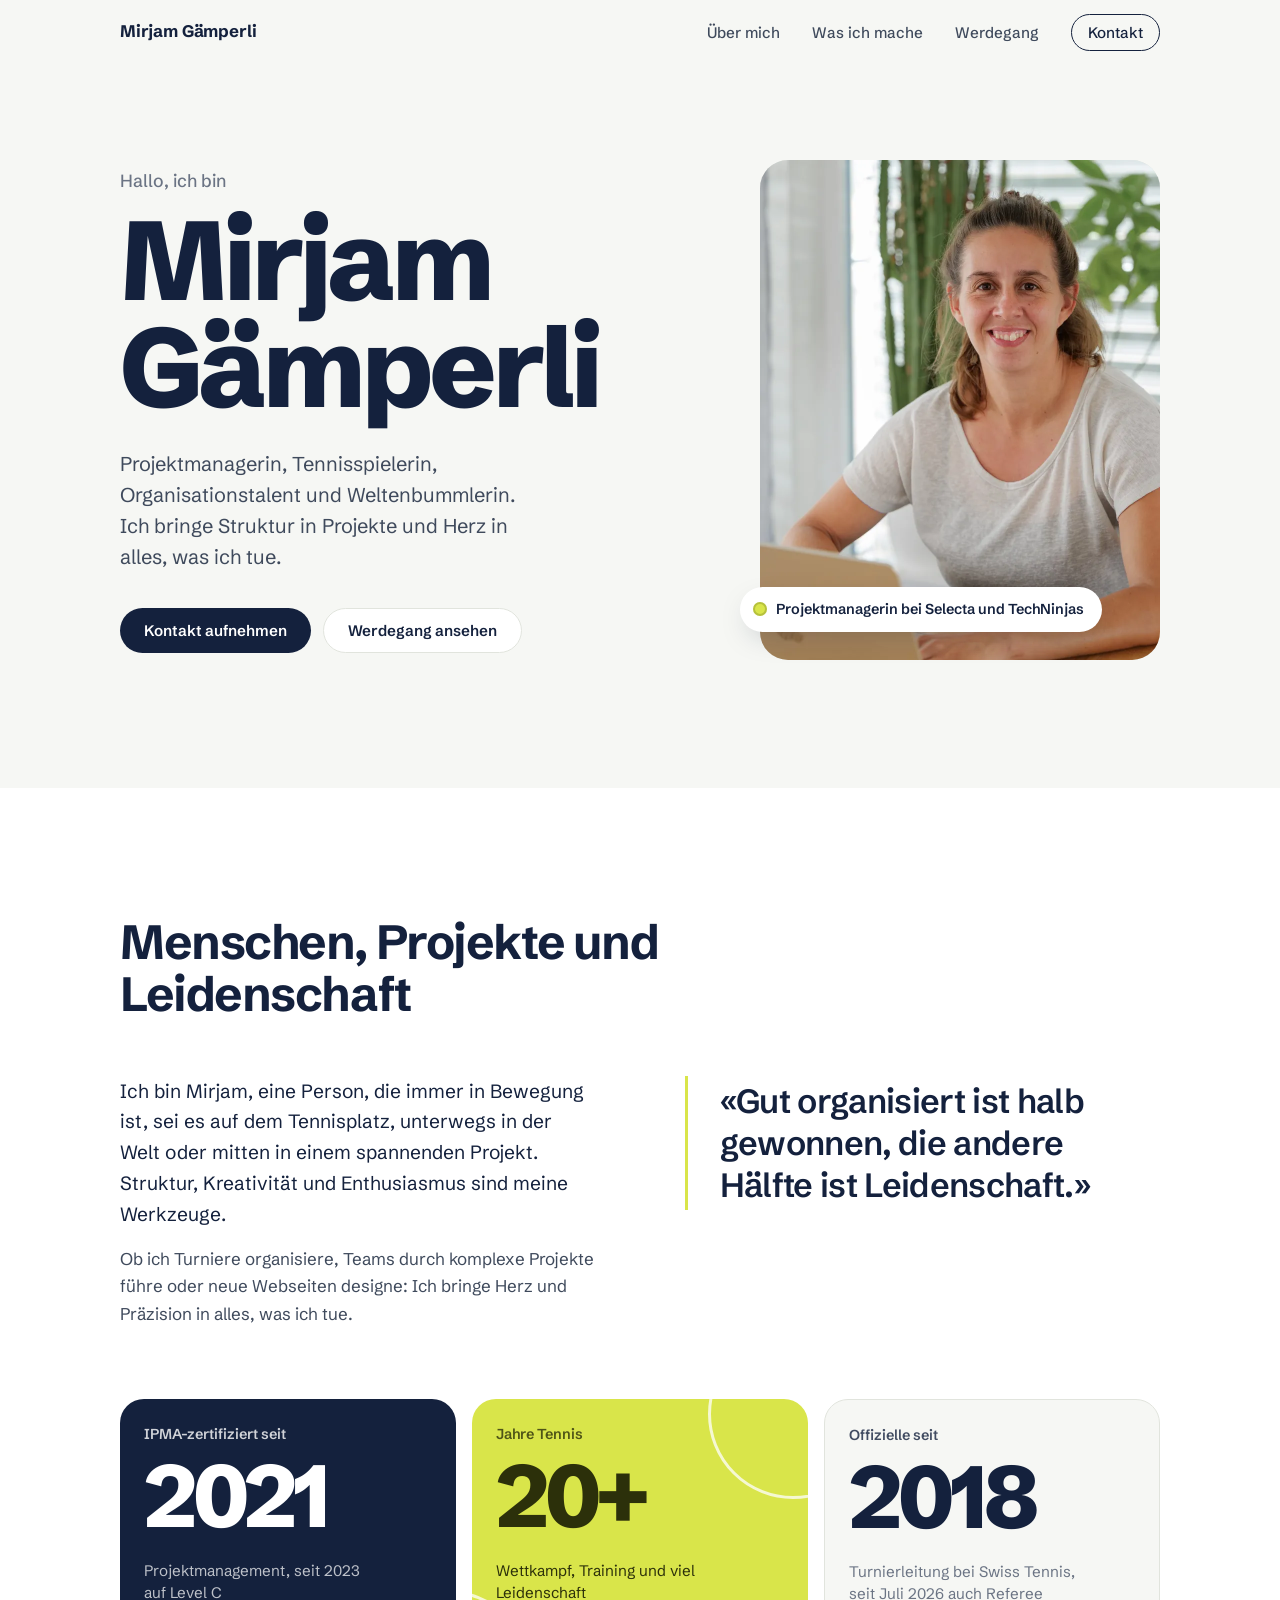
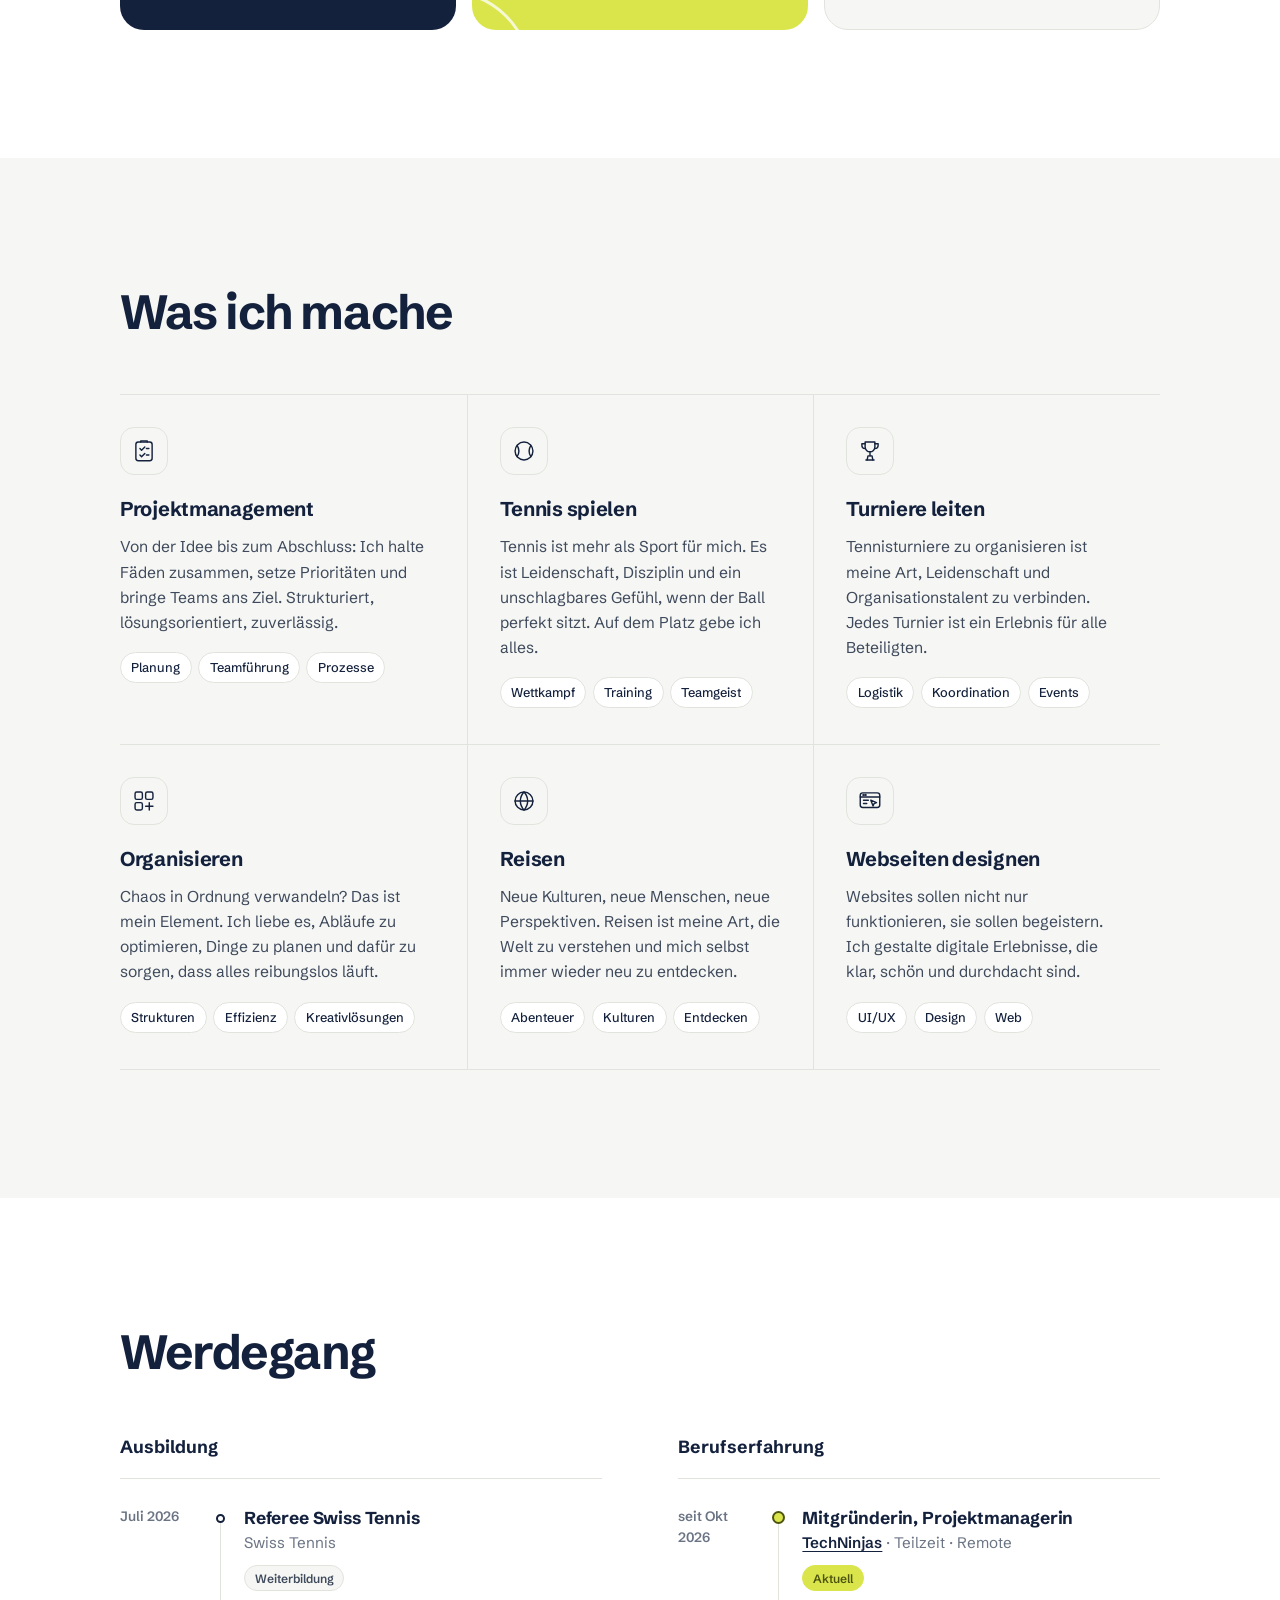
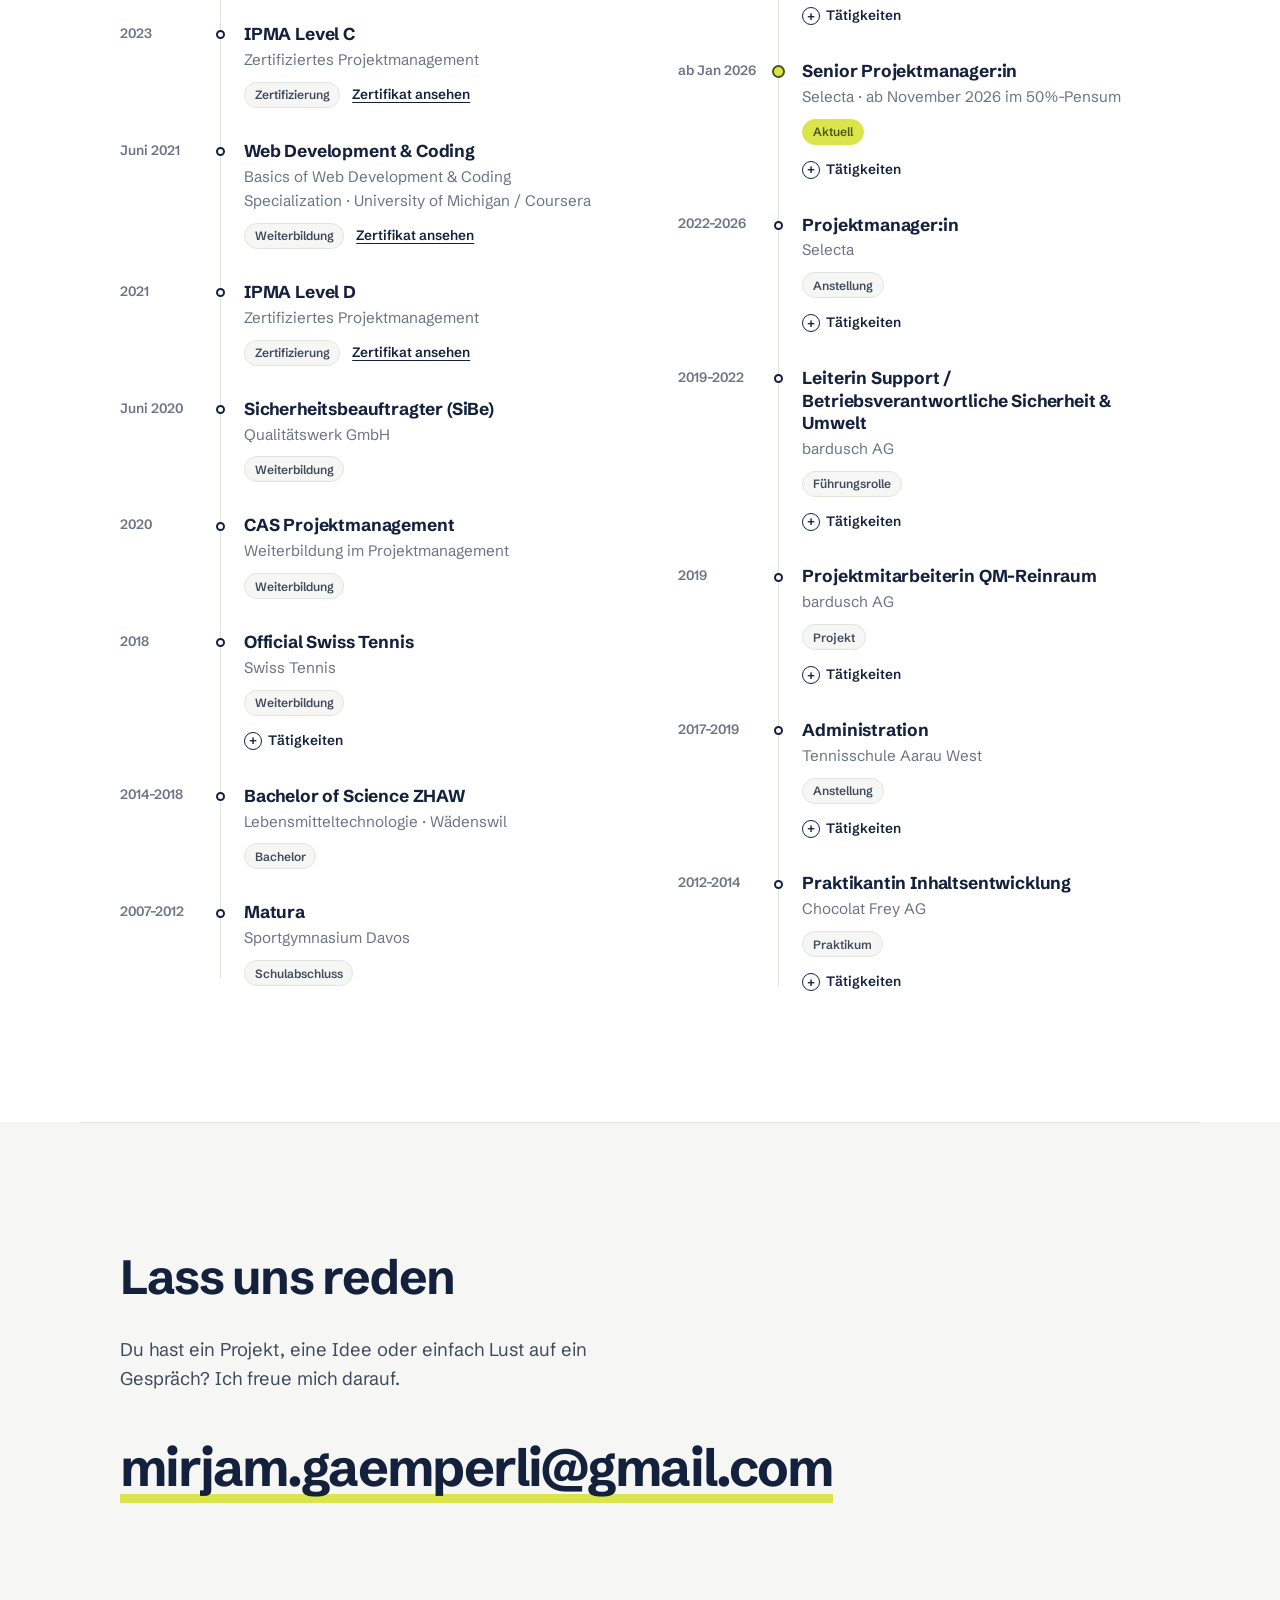
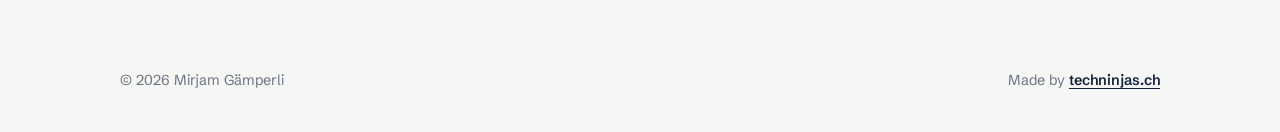
==== commit aba2a852: "Texte ohne Gedankenstriche Co-Authored-By: Claude Opus 5.5 <noreply@anthropic.com> Claude-Session: h" ====
--- a/index.html
+++ b/index.html
@@ -4,7 +4,7 @@
   <meta charset="UTF-8" />
   <meta name="viewport" content="width=device-width, initial-scale=1.0" />
   <title>Mirjam Gämperli</title>
-  <meta name="description" content="Mirjam Gämperli – Projektmanagerin, Tennisspielerin, Organisationstalent und Weltenbummlerin." />
+  <meta name="description" content="Mirjam Gämperli, Projektmanagerin, Tennisspielerin, Organisationstalent und Weltenbummlerin." />
   <link rel="preconnect" href="https://fonts.googleapis.com" />
   <link rel="preconnect" href="https://fonts.gstatic.com" crossorigin />
   <link rel="stylesheet" href="https://fonts.googleapis.com/css2?family=Schibsted+Grotesk:wght@400;500;600;700;800&display=swap" />
@@ -63,11 +63,11 @@
       <div class="container about-grid">
         <h2 class="section-title">Menschen, Projekte und Leidenschaft</h2>
         <div class="about-text">
-          <p class="lead">Ich bin Mirjam – eine Person, die immer in Bewegung ist, sei es auf dem Tennisplatz, unterwegs in der Welt oder mitten in einem spannenden Projekt. Struktur, Kreativität und Enthusiasmus sind meine Werkzeuge.</p>
-          <p>Ob ich Turniere organisiere, Teams durch komplexe Projekte führe oder neue Webseiten designe – ich bringe Herz und Präzision in alles, was ich tue.</p>
+          <p class="lead">Ich bin Mirjam, eine Person, die immer in Bewegung ist, sei es auf dem Tennisplatz, unterwegs in der Welt oder mitten in einem spannenden Projekt. Struktur, Kreativität und Enthusiasmus sind meine Werkzeuge.</p>
+          <p>Ob ich Turniere organisiere, Teams durch komplexe Projekte führe oder neue Webseiten designe: Ich bringe Herz und Präzision in alles, was ich tue.</p>
         </div>
         <blockquote class="quote">
-          <p>«Gut organisiert ist halb gewonnen – die andere Hälfte ist Leidenschaft.»</p>
+          <p>«Gut organisiert ist halb gewonnen, die andere Hälfte ist Leidenschaft.»</p>
         </blockquote>
         <dl class="facts">
           <div class="fact fact--ink"><dt><span class="fact-pre">IPMA-zertifiziert seit</span><span class="fact-num">2021</span></dt><dd>Projektmanagement, seit 2023 auf Level C</dd></div>
@@ -85,19 +85,19 @@
           <li class="world-item">
             <span class="world-icon"><svg class="icon" viewBox="0 0 32 32" fill="none" stroke="currentColor" stroke-width="1.75" stroke-linecap="round" stroke-linejoin="round" aria-hidden="true"><rect x="6" y="5" width="20" height="23" rx="3"/><path d="M12 5V3.5h8V5"/><path d="M11 13l2 2 4-4"/><path d="M19 13h3"/><path d="M11 21l2 2 4-4"/><path d="M19 21h3"/></svg></span>
             <h3>Projektmanagement</h3>
-            <p>Von der Idee bis zum Abschluss – ich halte Fäden zusammen, setze Prioritäten und bringe Teams ans Ziel. Strukturiert, lösungsorientiert, zuverlässig.</p>
+            <p>Von der Idee bis zum Abschluss: Ich halte Fäden zusammen, setze Prioritäten und bringe Teams ans Ziel. Strukturiert, lösungsorientiert, zuverlässig.</p>
             <ul class="tags"><li>Planung</li><li>Teamführung</li><li>Prozesse</li></ul>
           </li>
           <li class="world-item">
             <span class="world-icon"><svg class="icon" viewBox="0 0 32 32" fill="none" stroke="currentColor" stroke-width="1.75" stroke-linecap="round" stroke-linejoin="round" aria-hidden="true"><circle cx="16" cy="16" r="11"/><path d="M7.5 9a13 13 0 0 1 0 14"/><path d="M24.5 9a13 13 0 0 0 0 14"/></svg></span>
             <h3>Tennis spielen</h3>
-            <p>Tennis ist mehr als Sport für mich – es ist Leidenschaft, Disziplin und ein unschlagbares Gefühl, wenn der Ball perfekt sitzt. Auf dem Platz gebe ich alles.</p>
+            <p>Tennis ist mehr als Sport für mich. Es ist Leidenschaft, Disziplin und ein unschlagbares Gefühl, wenn der Ball perfekt sitzt. Auf dem Platz gebe ich alles.</p>
             <ul class="tags"><li>Wettkampf</li><li>Training</li><li>Teamgeist</li></ul>
           </li>
           <li class="world-item">
             <span class="world-icon"><svg class="icon" viewBox="0 0 32 32" fill="none" stroke="currentColor" stroke-width="1.75" stroke-linecap="round" stroke-linejoin="round" aria-hidden="true"><path d="M10 5h12v6a6 6 0 0 1-12 0V5z"/><path d="M10 7H6v2a4 4 0 0 0 4 4"/><path d="M22 7h4v2a4 4 0 0 1-4 4"/><path d="M16 17v5"/><path d="M11 27h10"/><path d="M12.5 27l1-5h5l1 5"/></svg></span>
             <h3>Turniere leiten</h3>
-            <p>Tennisturniere zu organisieren ist meine Art, Leidenschaft und Organisationstalent zu verbinden. Jedes Turnier ist ein Erlebnis – für alle Beteiligten.</p>
+            <p>Tennisturniere zu organisieren ist meine Art, Leidenschaft und Organisationstalent zu verbinden. Jedes Turnier ist ein Erlebnis für alle Beteiligten.</p>
             <ul class="tags"><li>Logistik</li><li>Koordination</li><li>Events</li></ul>
           </li>
           <li class="world-item">
@@ -115,7 +115,7 @@
           <li class="world-item">
             <span class="world-icon"><svg class="icon" viewBox="0 0 32 32" fill="none" stroke="currentColor" stroke-width="1.75" stroke-linecap="round" stroke-linejoin="round" aria-hidden="true"><rect x="4" y="6" width="24" height="18" rx="3"/><path d="M4 11h24"/><circle cx="8" cy="8.5" r=".6" fill="currentColor"/><circle cx="10.5" cy="8.5" r=".6" fill="currentColor"/><path d="M17 15l7 3-3 1.2-1.2 3z"/><path d="M8 15h6"/><path d="M8 19h4"/></svg></span>
             <h3>Webseiten designen</h3>
-            <p>Websites sollen nicht nur funktionieren – sie sollen begeistern. Ich gestalte digitale Erlebnisse, die klar, schön und durchdacht sind.</p>
+            <p>Websites sollen nicht nur funktionieren, sie sollen begeistern. Ich gestalte digitale Erlebnisse, die klar, schön und durchdacht sind.</p>
             <ul class="tags"><li>UI/UX</li><li>Design</li><li>Web</li></ul>
           </li>
         </ul>
@@ -198,7 +198,7 @@
                 <span class="timeline-badge">Weiterbildung</span>
                 <details class="timeline-details">
                   <summary>Tätigkeiten</summary>
-                  <p>Lizenzierte Offizielle bei Swiss Tennis mit jährlicher Leitung mehrerer Tennisturniere – von der Planung und Ausschreibung bis zur Durchführung und Nachbereitung.</p>
+                  <p>Lizenzierte Offizielle bei Swiss Tennis mit jährlicher Leitung mehrerer Tennisturniere, von der Planung und Ausschreibung bis zur Durchführung und Nachbereitung.</p>
                 </details>
               </div>
             </div>
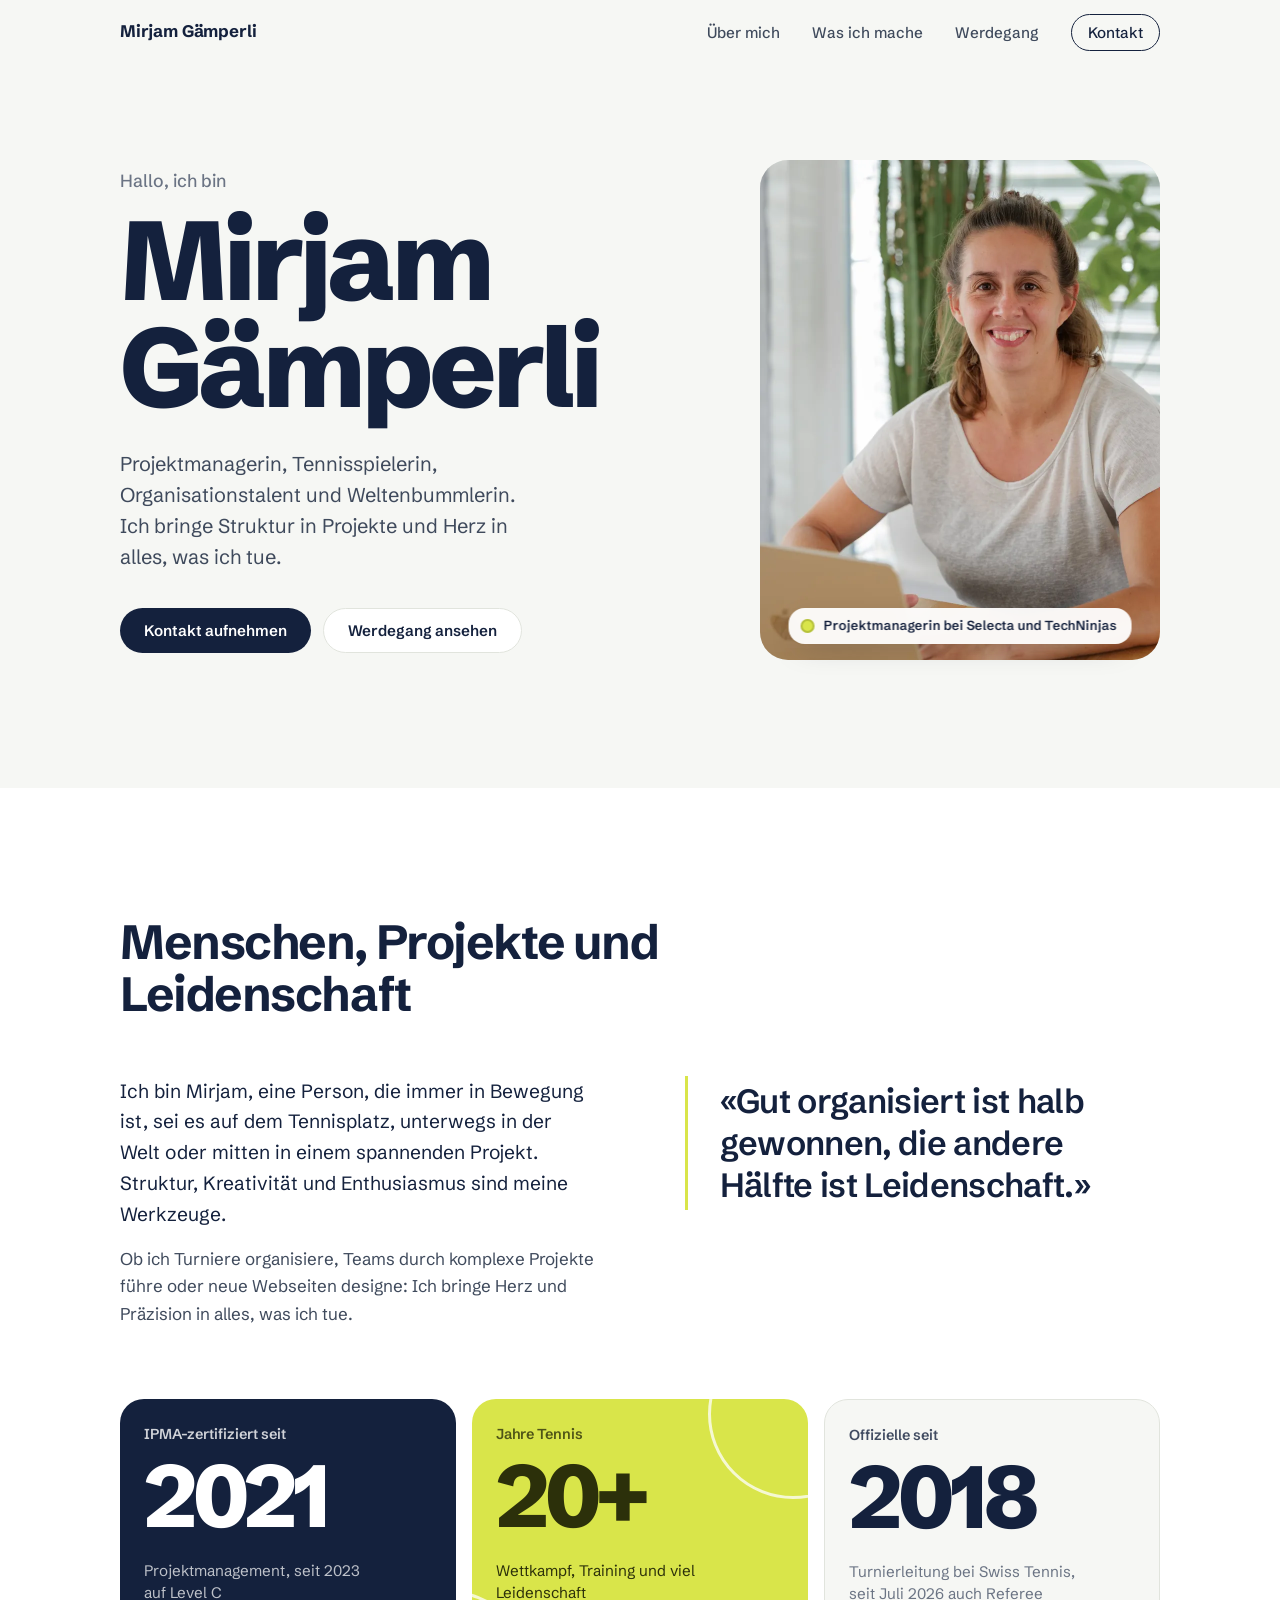
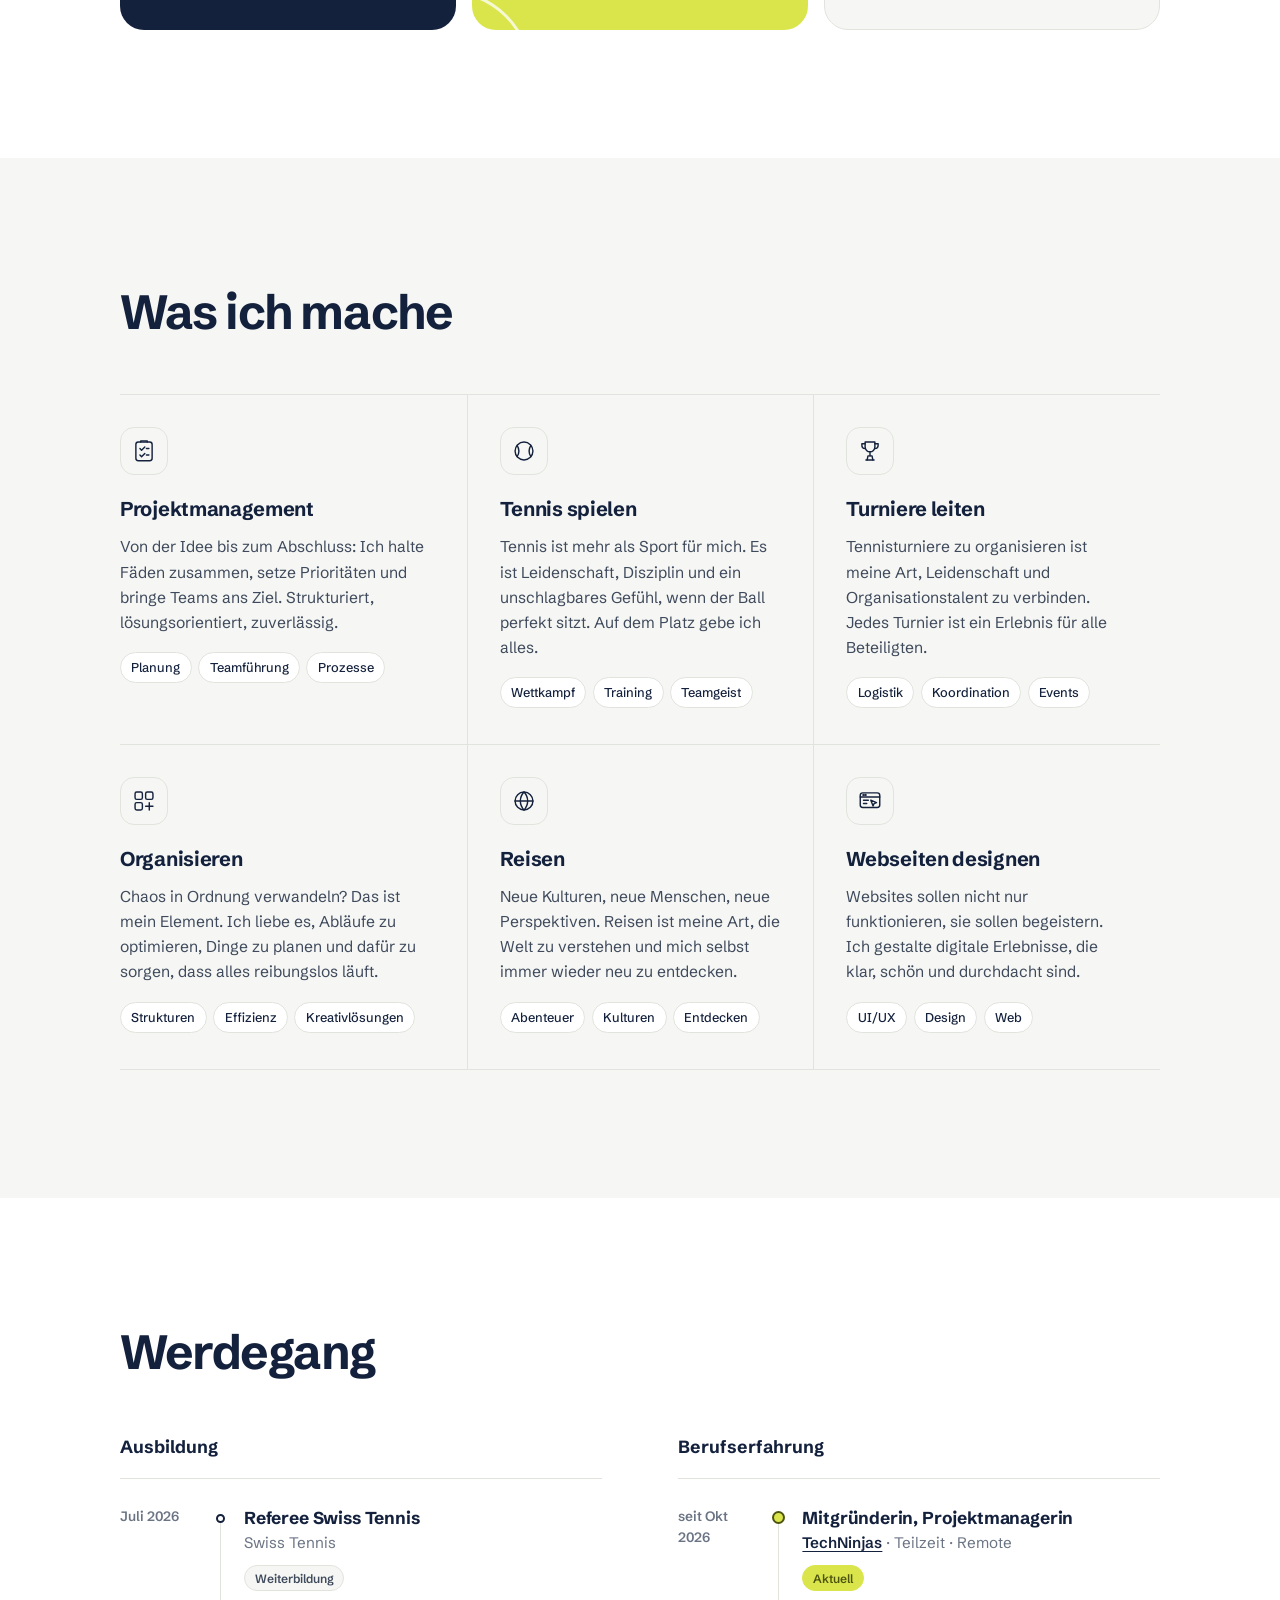
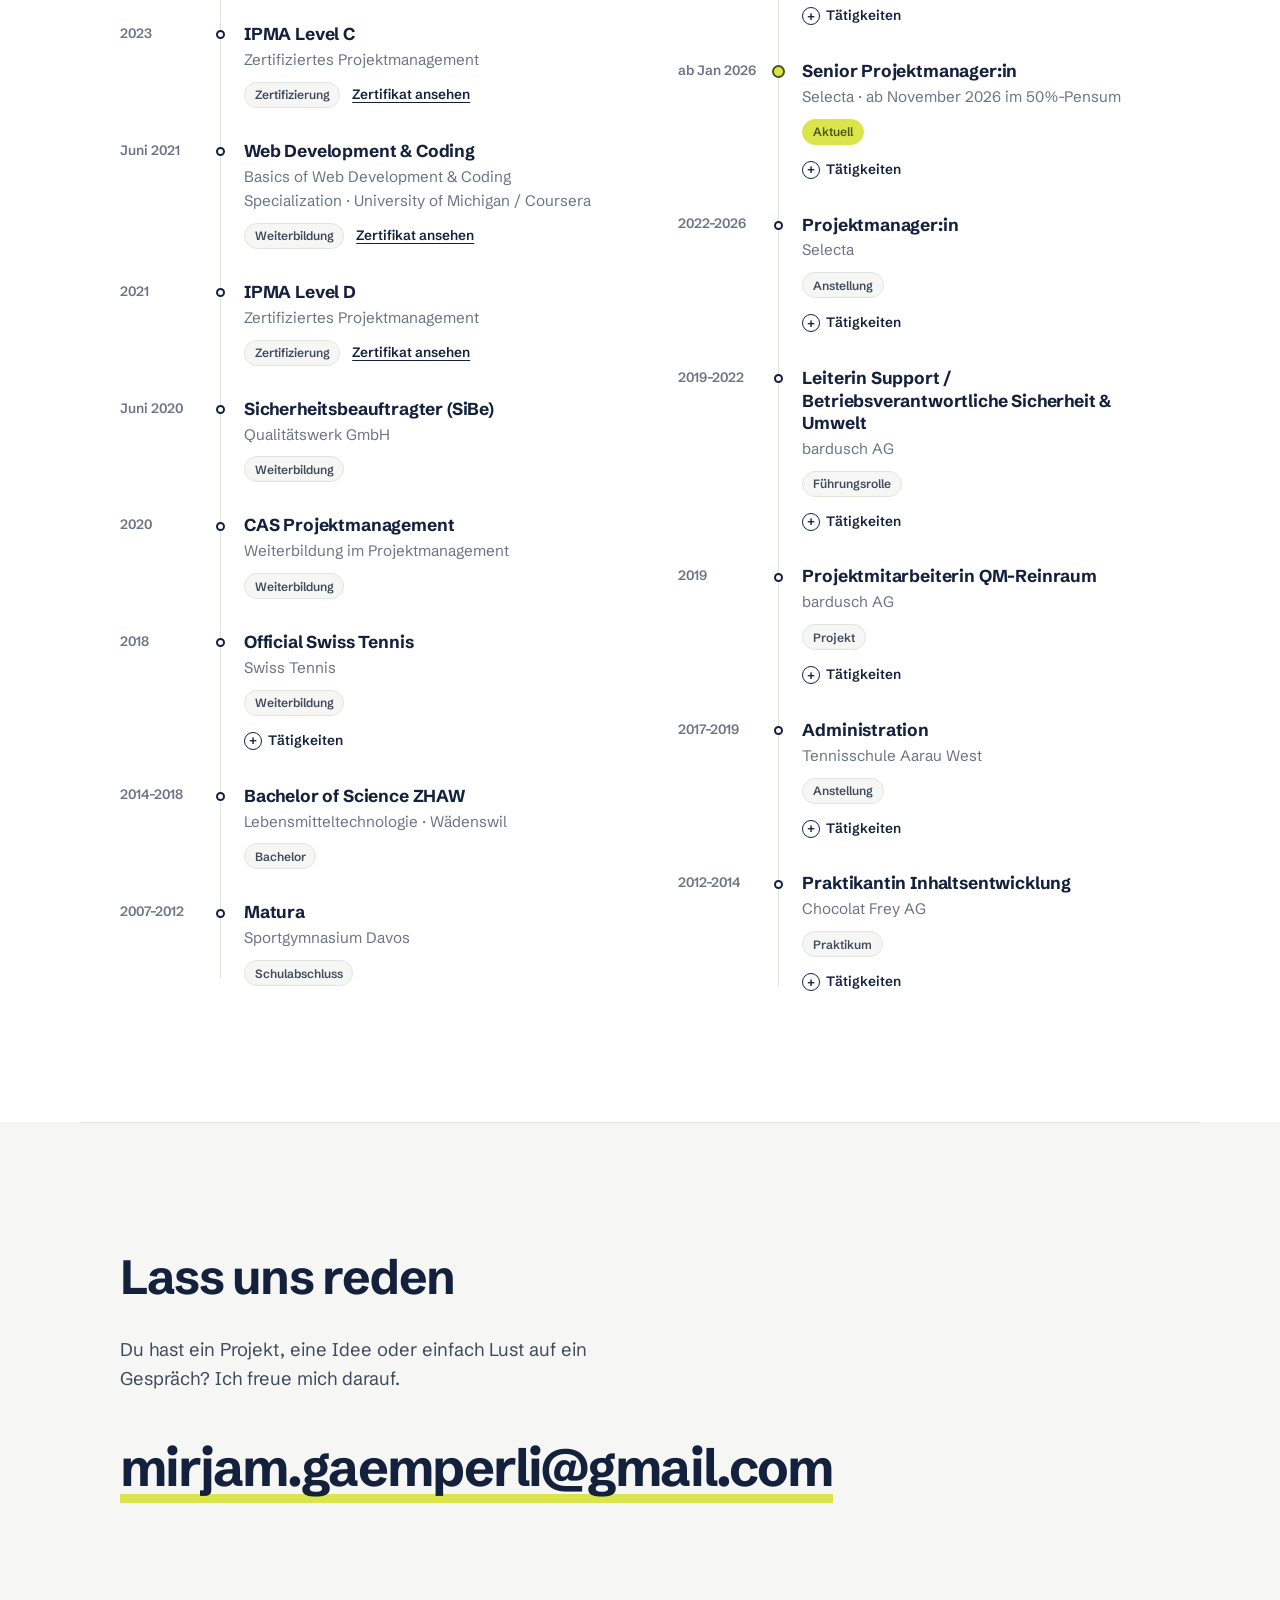
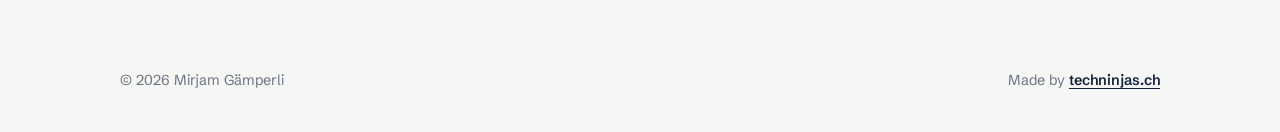
==== commit 5177b980: "Favicon 192px PNG für Google-Suchergebnisse Co-Authored-By: Claude Opus 5.5 <noreply@anthropic.com> " ====
--- a/index.html
+++ b/index.html
@@ -5,6 +5,11 @@
   <meta name="viewport" content="width=device-width, initial-scale=1.0" />
   <title>Mirjam Gämperli</title>
   <meta name="description" content="Mirjam Gämperli, Projektmanagerin, Tennisspielerin, Organisationstalent und Weltenbummlerin." />
+  <link rel="icon" href="/favicon.ico" sizes="any" />
+  <link rel="icon" href="/favicon.svg" type="image/svg+xml" />
+  <link rel="icon" href="/icon-192.png" type="image/png" sizes="192x192" />
+  <link rel="apple-touch-icon" href="/apple-touch-icon.png" />
+  <meta name="theme-color" content="#14213d" />
   <link rel="preconnect" href="https://fonts.googleapis.com" />
   <link rel="preconnect" href="https://fonts.gstatic.com" crossorigin />
   <link rel="stylesheet" href="https://fonts.googleapis.com/css2?family=Schibsted+Grotesk:wght@400;500;600;700;800&display=swap" />
--- a/style.css
+++ b/style.css
@@ -138,12 +138,14 @@
   background: var(--line);
 }
 .hero-badge {
-  position: absolute; left: -1.25rem; bottom: 1.75rem;
-  display: inline-flex; align-items: center; gap: .6rem;
-  background: var(--white); color: var(--ink);
-  font-size: .9rem; font-weight: 600;
-  padding: .7rem 1.1rem .7rem .8rem;
-  border-radius: 999px;
+  position: absolute; left: 50%; bottom: 1rem; transform: translateX(-50%);
+  width: max-content; max-width: calc(100% - 2rem);
+  display: inline-flex; align-items: center; gap: .55rem;
+  background: rgba(255, 255, 255, .94); color: var(--ink);
+  backdrop-filter: blur(8px); -webkit-backdrop-filter: blur(8px);
+  font-size: .82rem; font-weight: 600; line-height: 1.3;
+  padding: .6rem .95rem .6rem .75rem;
+  border-radius: 16px;
   box-shadow: 0 10px 30px -12px rgba(20, 33, 61, .35);
 }
 .ball {
@@ -372,7 +374,6 @@
   .hero-grid { grid-template-columns: 1fr; }
   .hero-photo-wrap { order: -1; max-width: 420px; }
   .hero-photo { aspect-ratio: 1 / 1; }
-  .hero-badge { left: 1rem; bottom: 1rem; }
   .about-grid { grid-template-columns: 1fr; row-gap: 3rem; }
   .facts { margin-top: 0; }
   .world { grid-template-columns: 1fr 1fr; }
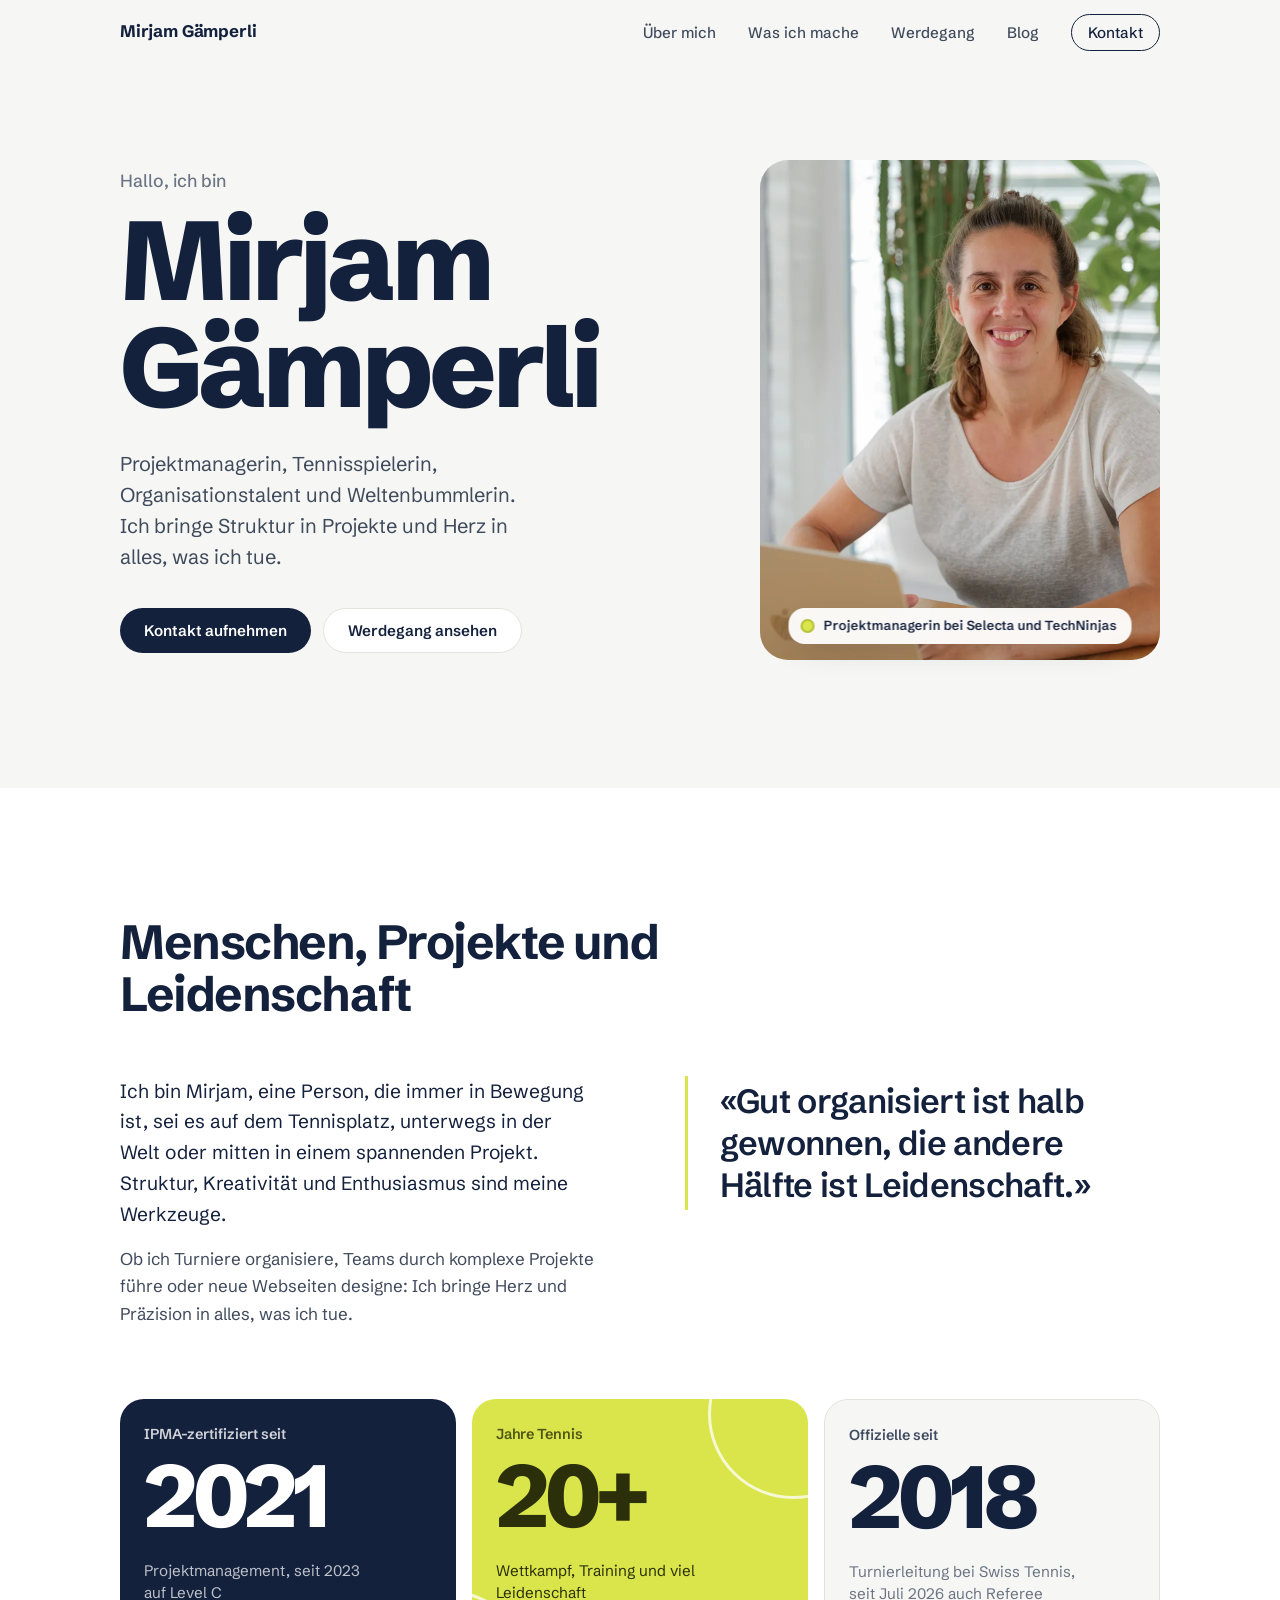
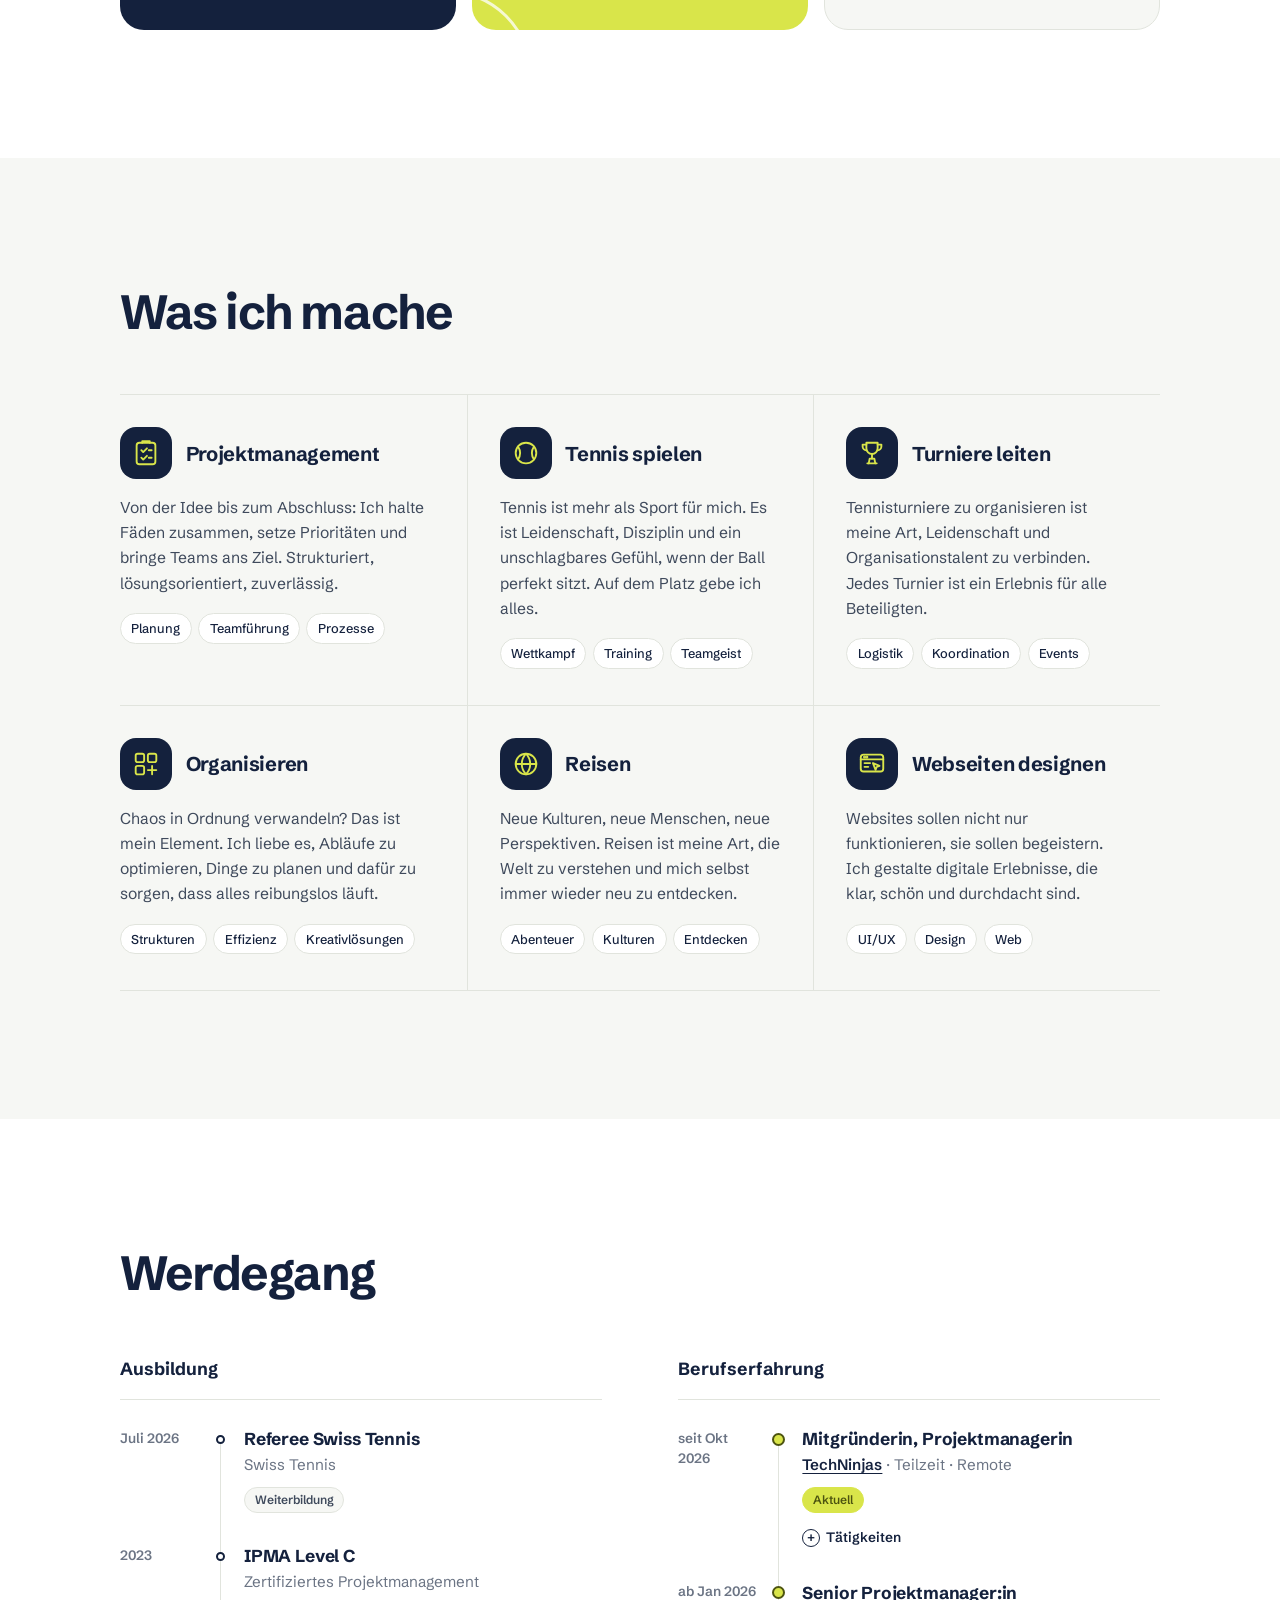
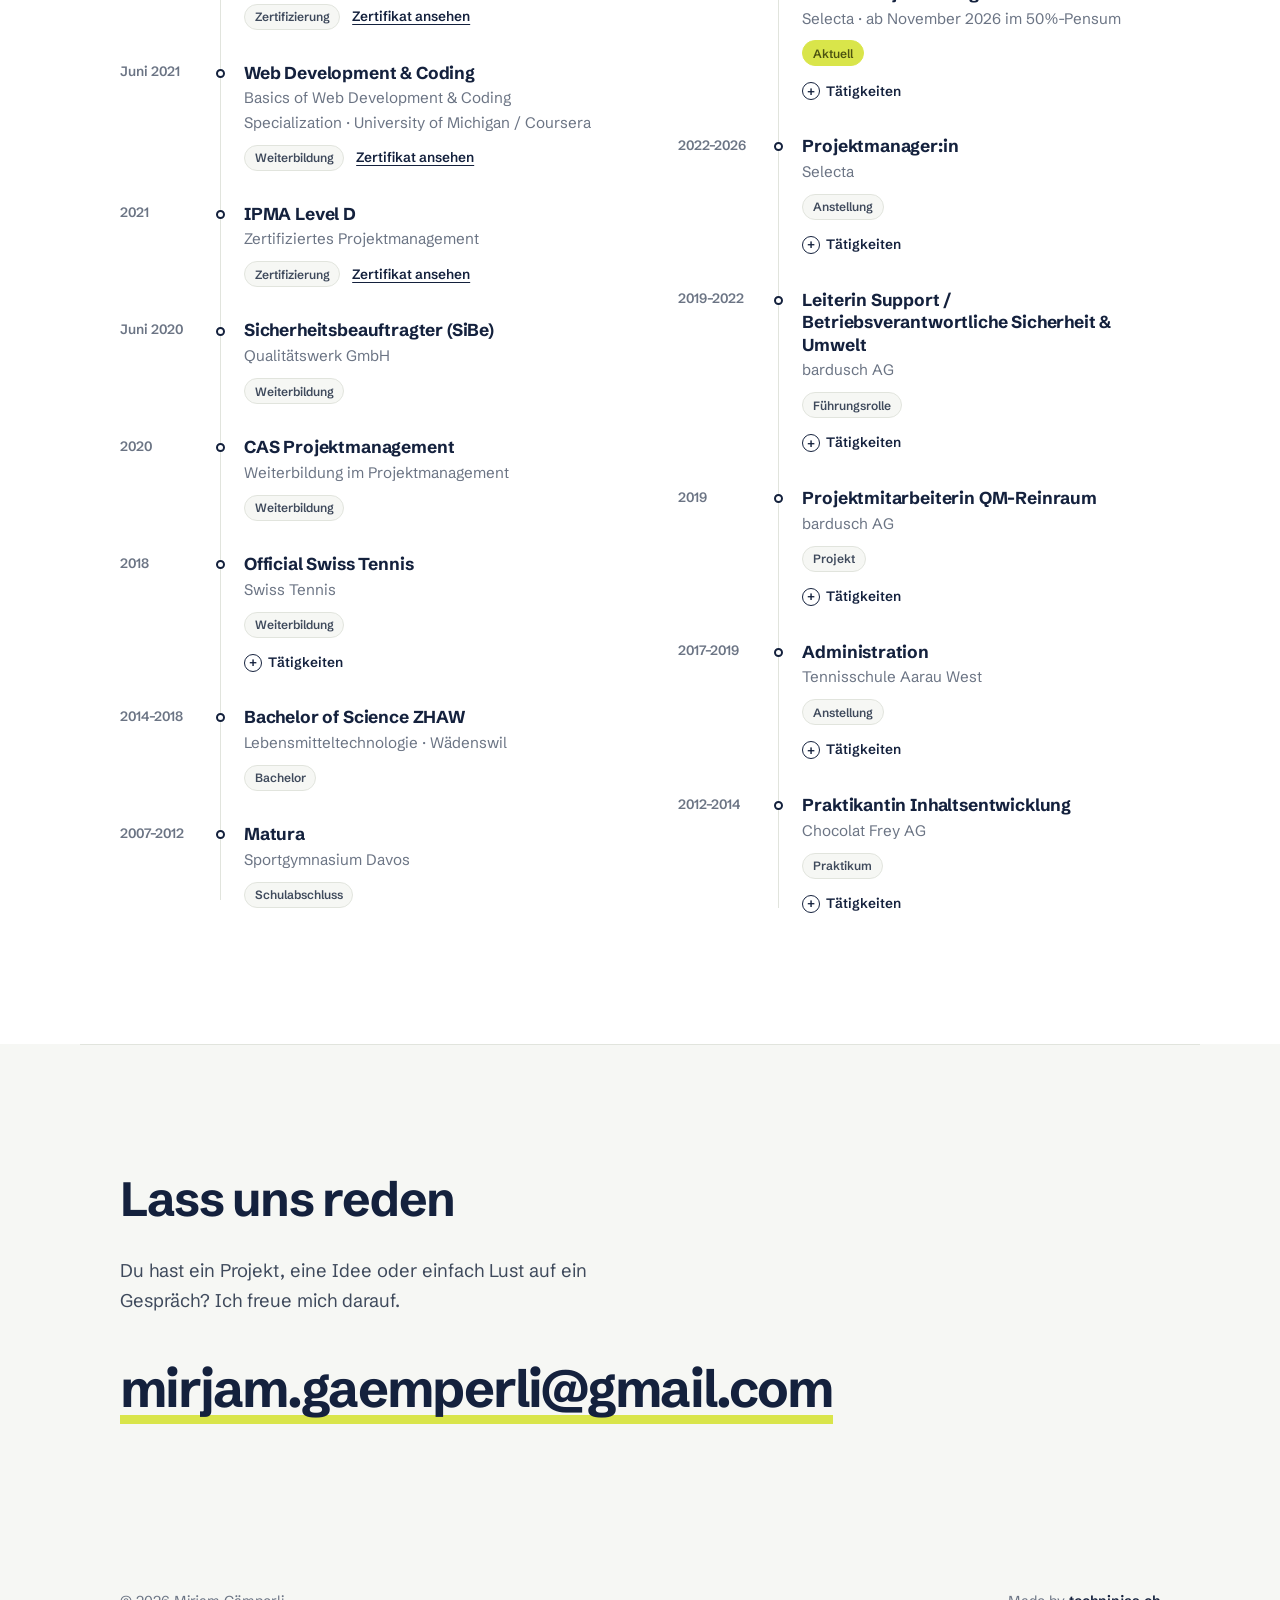
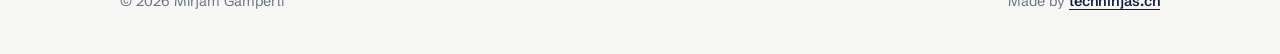
==== commit 19824a61: "Blog: Übersichtsseite, Beitragsvorlage und Navigation Co-Authored-By: Claude Opus 5.5 <noreply@anthr" ====
--- a/index.html
+++ b/index.html
@@ -28,6 +28,7 @@
           <li><a href="#about">Über mich</a></li>
           <li><a href="#what-i-do">Was ich mache</a></li>
           <li><a href="#education">Werdegang</a></li>
+          <li><a href="/blog/">Blog</a></li>
           <li><a href="#contact" class="nav-cta">Kontakt</a></li>
         </ul>
       </nav>
--- a/style.css
+++ b/style.css
@@ -254,19 +254,25 @@
   padding-left: clamp(1rem, 2.5vw, 2rem);
   border-left: 1px solid var(--line);
 }
+.world-item {
+  display: grid; grid-template-columns: auto 1fr;
+  column-gap: .85rem; align-content: start; align-items: center;
+}
+.world-item > p, .world-item > .tags { grid-column: 1 / -1; }
+.world-item > p { margin-top: 1rem; }
 .world-icon {
   display: inline-grid; place-items: center;
-  width: 48px; height: 48px; margin-bottom: 1.1rem;
-  border-radius: 14px;
-  background: var(--paper); color: var(--ink);
-  border: 1px solid var(--line);
-}
-.world-icon .icon { width: 26px; height: 26px; }
-.world-item:hover .world-icon { background: var(--ball); border-color: var(--ball); }
+  width: 52px; height: 52px;
+  border-radius: 16px;
+  background: var(--ink); color: var(--ball);
+  transition: background-color .2s, color .2s;
+}
+.world-icon .icon { width: 30px; height: 30px; stroke-width: 2; }
+.world-item:hover .world-icon { background: var(--ball); color: var(--ink); }
 .timeline-content > p a { color: var(--ink); font-weight: 600; text-underline-offset: 3px; }
 .world-item h3 {
   font-size: 1.25rem; font-weight: 700; letter-spacing: -.015em;
-  color: var(--ink); margin-bottom: .6rem;
+  color: var(--ink); line-height: 1.25;
 }
 .world-item p { font-size: .98rem; }
 .tags { display: flex; flex-wrap: wrap; gap: .4rem; margin-top: 1.1rem; }
@@ -369,6 +375,90 @@
 .footer-inner { display: flex; justify-content: space-between; gap: 1rem; flex-wrap: wrap; }
 .footer a { color: var(--ink); font-weight: 600; text-underline-offset: 3px; }
 
+/* ── Blog ── */
+.page-blog .nav { background: rgba(246, 247, 244, .9); backdrop-filter: blur(12px); -webkit-backdrop-filter: blur(12px); box-shadow: 0 1px 0 var(--line); }
+.nav-links a[aria-current="page"] { color: var(--ink); font-weight: 600; }
+
+.blog-head { padding: clamp(8rem, 14vw, 10rem) 0 clamp(2.5rem, 5vw, 3.5rem); }
+.blog-title {
+  font-size: clamp(3.2rem, 8vw, 6rem); font-weight: 800;
+  line-height: .95; letter-spacing: -.045em; color: var(--ink);
+}
+.blog-intro { max-width: 46ch; margin-top: 1.25rem; font-size: clamp(1.1rem, 1.6vw, 1.25rem); }
+
+.blog-list-wrap { padding-bottom: var(--section); }
+.post-list { border-top: 1px solid var(--line); }
+.post-card a {
+  display: grid; grid-template-columns: 11rem 1fr; column-gap: 2rem;
+  padding: 2rem 0; border-bottom: 1px solid var(--line);
+  text-decoration: none; color: inherit;
+}
+.post-card time { font-size: .9rem; font-weight: 600; color: var(--muted); padding-top: .3rem; grid-row: span 3; }
+.post-card h2 {
+  font-size: clamp(1.4rem, 2.6vw, 1.9rem); font-weight: 700;
+  letter-spacing: -.025em; line-height: 1.15; color: var(--ink);
+}
+.post-card p { margin-top: .5rem; max-width: 60ch; }
+.post-more {
+  margin-top: .9rem; justify-self: start;
+  font-size: .9rem; font-weight: 600; color: var(--ink);
+  background-image: linear-gradient(var(--ball), var(--ball));
+  background-size: 100% .35em; background-position: 0 90%; background-repeat: no-repeat;
+  transition: background-size .2s;
+}
+.post-card a:hover .post-more { background-size: 100% .9em; }
+.post-card a:hover h2 { text-decoration: underline; text-decoration-thickness: 2px; text-underline-offset: 4px; }
+
+.blog-empty {
+  display: flex; align-items: center; gap: 1rem;
+  padding: 2.5rem 0; color: var(--text);
+}
+.blog-empty strong { color: var(--ink); }
+
+/* Einzelner Beitrag */
+.post { padding: clamp(7.5rem, 12vw, 9rem) 0 var(--section); }
+.post-container { max-width: 760px; }
+.post-back {
+  display: inline-flex; align-items: center; gap: .4rem;
+  font-size: .9rem; font-weight: 600; color: var(--muted); text-decoration: none;
+}
+.post-back::before { content: '‹'; font-size: 1.2rem; line-height: 1; }
+.post-back:hover { color: var(--ink); }
+.post-header { margin: 2rem 0 2.5rem; padding-bottom: 2rem; border-bottom: 1px solid var(--line); }
+.post-header time { font-size: .9rem; font-weight: 600; color: var(--muted); }
+.post-header h1 {
+  margin-top: .5rem;
+  font-size: clamp(2.3rem, 5.5vw, 3.6rem); font-weight: 800;
+  line-height: 1.05; letter-spacing: -.04em; color: var(--ink);
+}
+.post-lead { margin-top: 1.25rem; font-size: clamp(1.15rem, 2vw, 1.3rem); color: var(--ink); line-height: 1.5; }
+
+.post-body { font-size: 1.125rem; line-height: 1.75; }
+.post-body > * + * { margin-top: 1.25rem; }
+.post-body h2 {
+  margin-top: 2.75rem; font-size: 1.6rem; font-weight: 700;
+  letter-spacing: -.02em; line-height: 1.2; color: var(--ink);
+}
+.post-body h3 { margin-top: 2rem; font-size: 1.25rem; font-weight: 700; color: var(--ink); }
+.post-body a { color: var(--ink); font-weight: 600; text-underline-offset: 3px; }
+.post-body strong { color: var(--ink); }
+.post-body ul, .post-body ol { padding-left: 1.4rem; }
+.post-body ul { list-style: disc; }
+.post-body ol { list-style: decimal; }
+.post-body li + li { margin-top: .4rem; }
+.post-body li::marker { color: var(--muted); }
+.post-body blockquote {
+  margin: 2rem 0; padding-left: 1.5rem; border-left: 3px solid var(--ball);
+  font-size: 1.35rem; font-weight: 600; line-height: 1.4; color: var(--ink);
+}
+.post-body img { border-radius: 18px; margin: 2rem 0; }
+
+.post-footer {
+  margin-top: 3.5rem; padding-top: 2rem; border-top: 1px solid var(--line);
+  display: flex; flex-wrap: wrap; align-items: center; justify-content: space-between; gap: 1rem;
+}
+.post-footer a:not(.btn) { color: var(--ink); font-weight: 600; text-underline-offset: 3px; }
+
 /* ── Responsive ── */
 @media (max-width: 900px) {
   .hero-grid { grid-template-columns: 1fr; }
@@ -398,6 +488,8 @@
 }
 
 @media (max-width: 560px) {
+  .post-card a { grid-template-columns: 1fr; }
+  .post-card time { grid-row: auto; padding: 0 0 .4rem; }
   .hero { padding-top: 6rem; }
   .hero-photo-wrap { max-width: none; }
   .world { grid-template-columns: 1fr; }
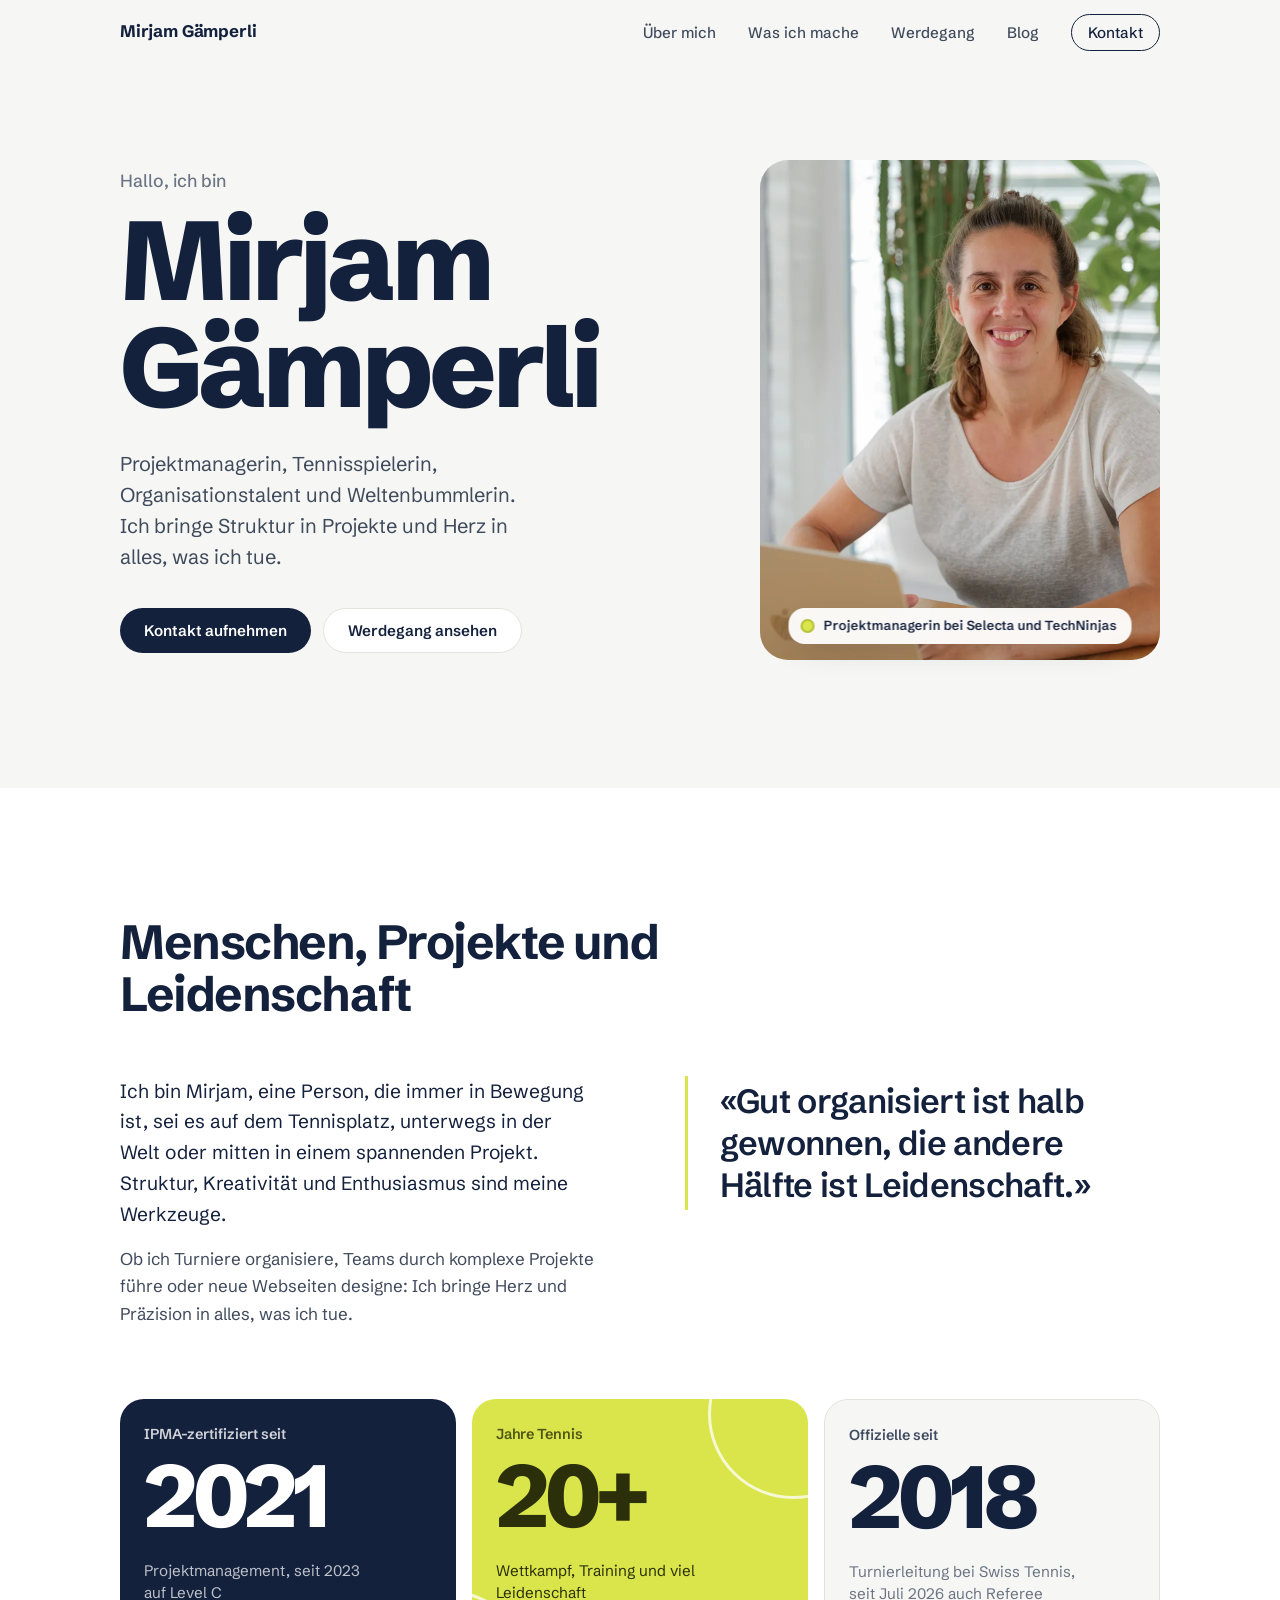
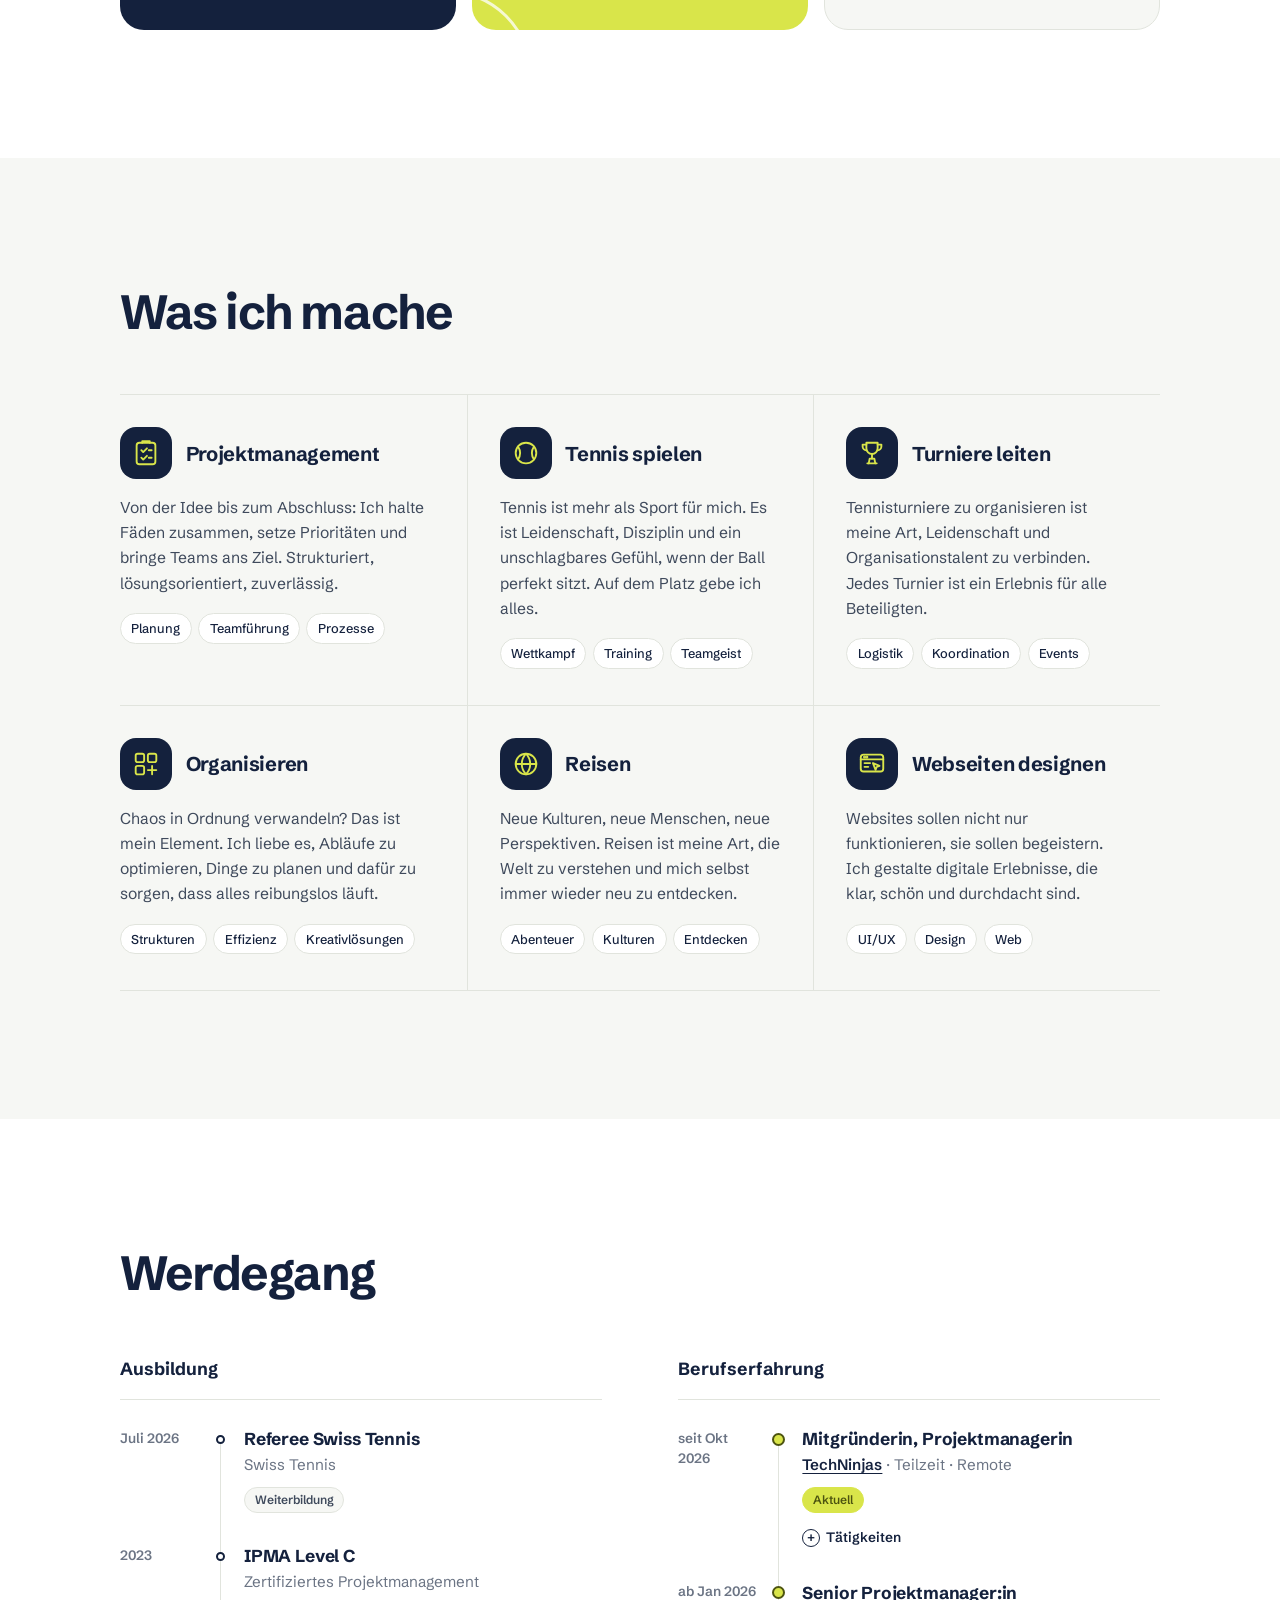
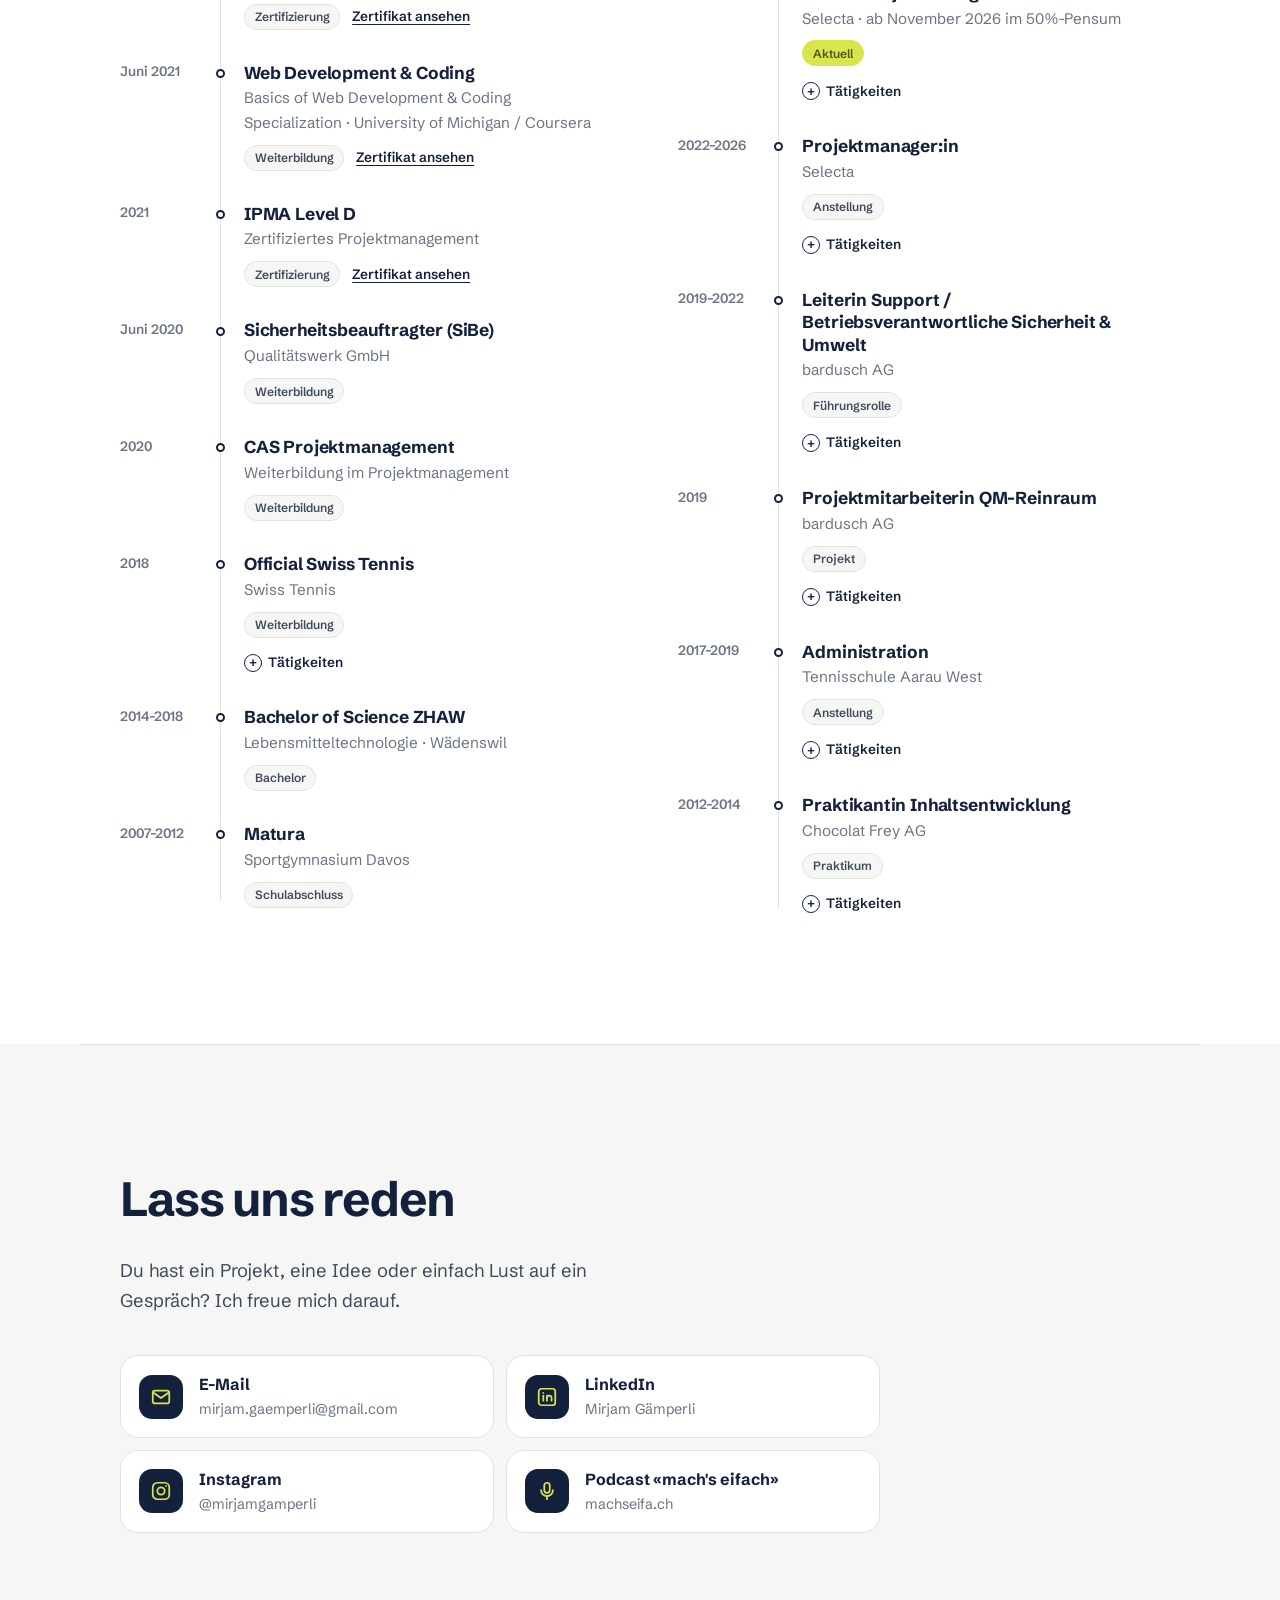
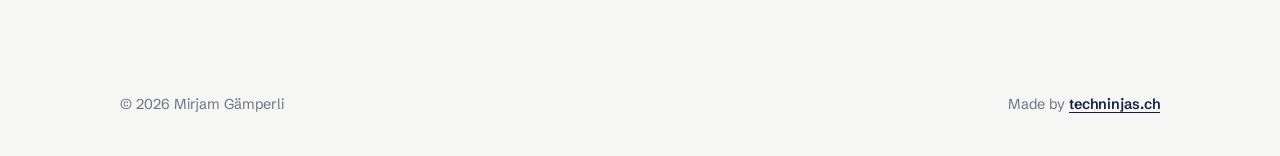
==== commit 70839eaf: "Kontakt: E-Mail, LinkedIn, Instagram und Podcast als Link-Kacheln Co-Authored-By: Claude Opus 5.5 <n" ====
--- a/index.html
+++ b/index.html
@@ -338,7 +338,24 @@
       <div class="container contact-inner">
         <h2 class="section-title">Lass uns reden</h2>
         <p class="contact-text">Du hast ein Projekt, eine Idee oder einfach Lust auf ein Gespräch? Ich freue mich darauf.</p>
-        <a href="mailto:mirjam.gaemperli@gmail.com" class="contact-mail">mirjam.gaemperli@gmail.com</a>
+        <ul class="contact-links">
+          <li><a href="mailto:mirjam.gaemperli@gmail.com">
+            <span class="contact-icon"><svg viewBox="0 0 24 24" fill="none" stroke="currentColor" stroke-width="1.9" stroke-linecap="round" stroke-linejoin="round" aria-hidden="true"><rect x="3" y="5" width="18" height="14" rx="2.5"/><path d="M3.5 7l8.5 6 8.5-6"/></svg></span>
+            <span class="contact-label"><strong>E-Mail</strong><span>mirjam.gaemperli@gmail.com</span></span>
+          </a></li>
+          <li><a href="https://www.linkedin.com/in/mirjam-g%C3%A4mperli/" target="_blank" rel="noopener noreferrer">
+            <span class="contact-icon"><svg viewBox="0 0 24 24" fill="none" stroke="currentColor" stroke-width="1.9" stroke-linecap="round" stroke-linejoin="round" aria-hidden="true"><rect x="3" y="3" width="18" height="18" rx="3"/><path d="M8 10.5V16"/><path d="M8 7.5v.01"/><path d="M12 16v-5.5"/><path d="M12 13a2.5 2.5 0 0 1 5 0v3"/></svg></span>
+            <span class="contact-label"><strong>LinkedIn</strong><span>Mirjam Gämperli</span></span>
+          </a></li>
+          <li><a href="https://www.instagram.com/mirjamgamperli/" target="_blank" rel="noopener noreferrer">
+            <span class="contact-icon"><svg viewBox="0 0 24 24" fill="none" stroke="currentColor" stroke-width="1.9" stroke-linecap="round" stroke-linejoin="round" aria-hidden="true"><rect x="3" y="3" width="18" height="18" rx="5"/><circle cx="12" cy="12" r="4"/><path d="M17.5 6.5v.01"/></svg></span>
+            <span class="contact-label"><strong>Instagram</strong><span>@mirjamgamperli</span></span>
+          </a></li>
+          <li><a href="https://machseifa.ch" target="_blank" rel="noopener noreferrer">
+            <span class="contact-icon"><svg viewBox="0 0 24 24" fill="none" stroke="currentColor" stroke-width="1.9" stroke-linecap="round" stroke-linejoin="round" aria-hidden="true"><rect x="9" y="3" width="6" height="11" rx="3"/><path d="M5.5 11a6.5 6.5 0 0 0 13 0"/><path d="M12 17.5V21"/></svg></span>
+            <span class="contact-label"><strong>Podcast «mach's eifach»</strong><span>machseifa.ch</span></span>
+          </a></li>
+        </ul>
       </div>
     </section>
 
--- a/style.css
+++ b/style.css
@@ -357,17 +357,29 @@
 .contact { text-align: left; }
 .contact-inner { border-top: 1px solid var(--line); padding-top: var(--section); }
 .contact-text { max-width: 46ch; font-size: 1.15rem; margin-top: -1.5rem; }
-.contact-mail {
-  display: inline-block; margin-top: 2rem;
-  font-size: clamp(1.5rem, 4.5vw, 3.25rem);
-  font-weight: 700; letter-spacing: -.035em; color: var(--ink);
-  text-decoration: none;
-  background-image: linear-gradient(var(--ball), var(--ball));
-  background-size: 100% .18em; background-position: 0 92%; background-repeat: no-repeat;
-  transition: background-size .25s;
-  overflow-wrap: anywhere;
-}
-.contact-mail:hover { background-size: 100% .5em; }
+.contact-links {
+  display: grid; grid-template-columns: repeat(2, minmax(0, 1fr)); gap: .75rem;
+  margin-top: 2.5rem; max-width: 760px;
+}
+.contact-links a {
+  display: flex; align-items: center; gap: 1rem;
+  padding: 1rem 1.1rem; border-radius: 18px;
+  background: var(--white); border: 1px solid var(--line);
+  text-decoration: none; color: var(--text);
+  transition: border-color .2s, transform .2s;
+}
+.contact-links a:hover { border-color: var(--ink); }
+.contact-icon {
+  flex: none; display: grid; place-items: center;
+  width: 44px; height: 44px; border-radius: 13px;
+  background: var(--ink); color: var(--ball);
+  transition: background-color .2s, color .2s;
+}
+.contact-icon svg { width: 22px; height: 22px; }
+.contact-links a:hover .contact-icon { background: var(--ball); color: var(--ink); }
+.contact-label { display: flex; flex-direction: column; min-width: 0; }
+.contact-label strong { color: var(--ink); font-size: 1rem; }
+.contact-label span { font-size: .9rem; color: var(--muted); overflow-wrap: anywhere; }
 section.contact { padding-top: 0; }
 
 /* ── Footer ── */
@@ -488,6 +500,7 @@
 }
 
 @media (max-width: 560px) {
+  .contact-links { grid-template-columns: 1fr; }
   .post-card a { grid-template-columns: 1fr; }
   .post-card time { grid-row: auto; padding: 0 0 .4rem; }
   .hero { padding-top: 6rem; }
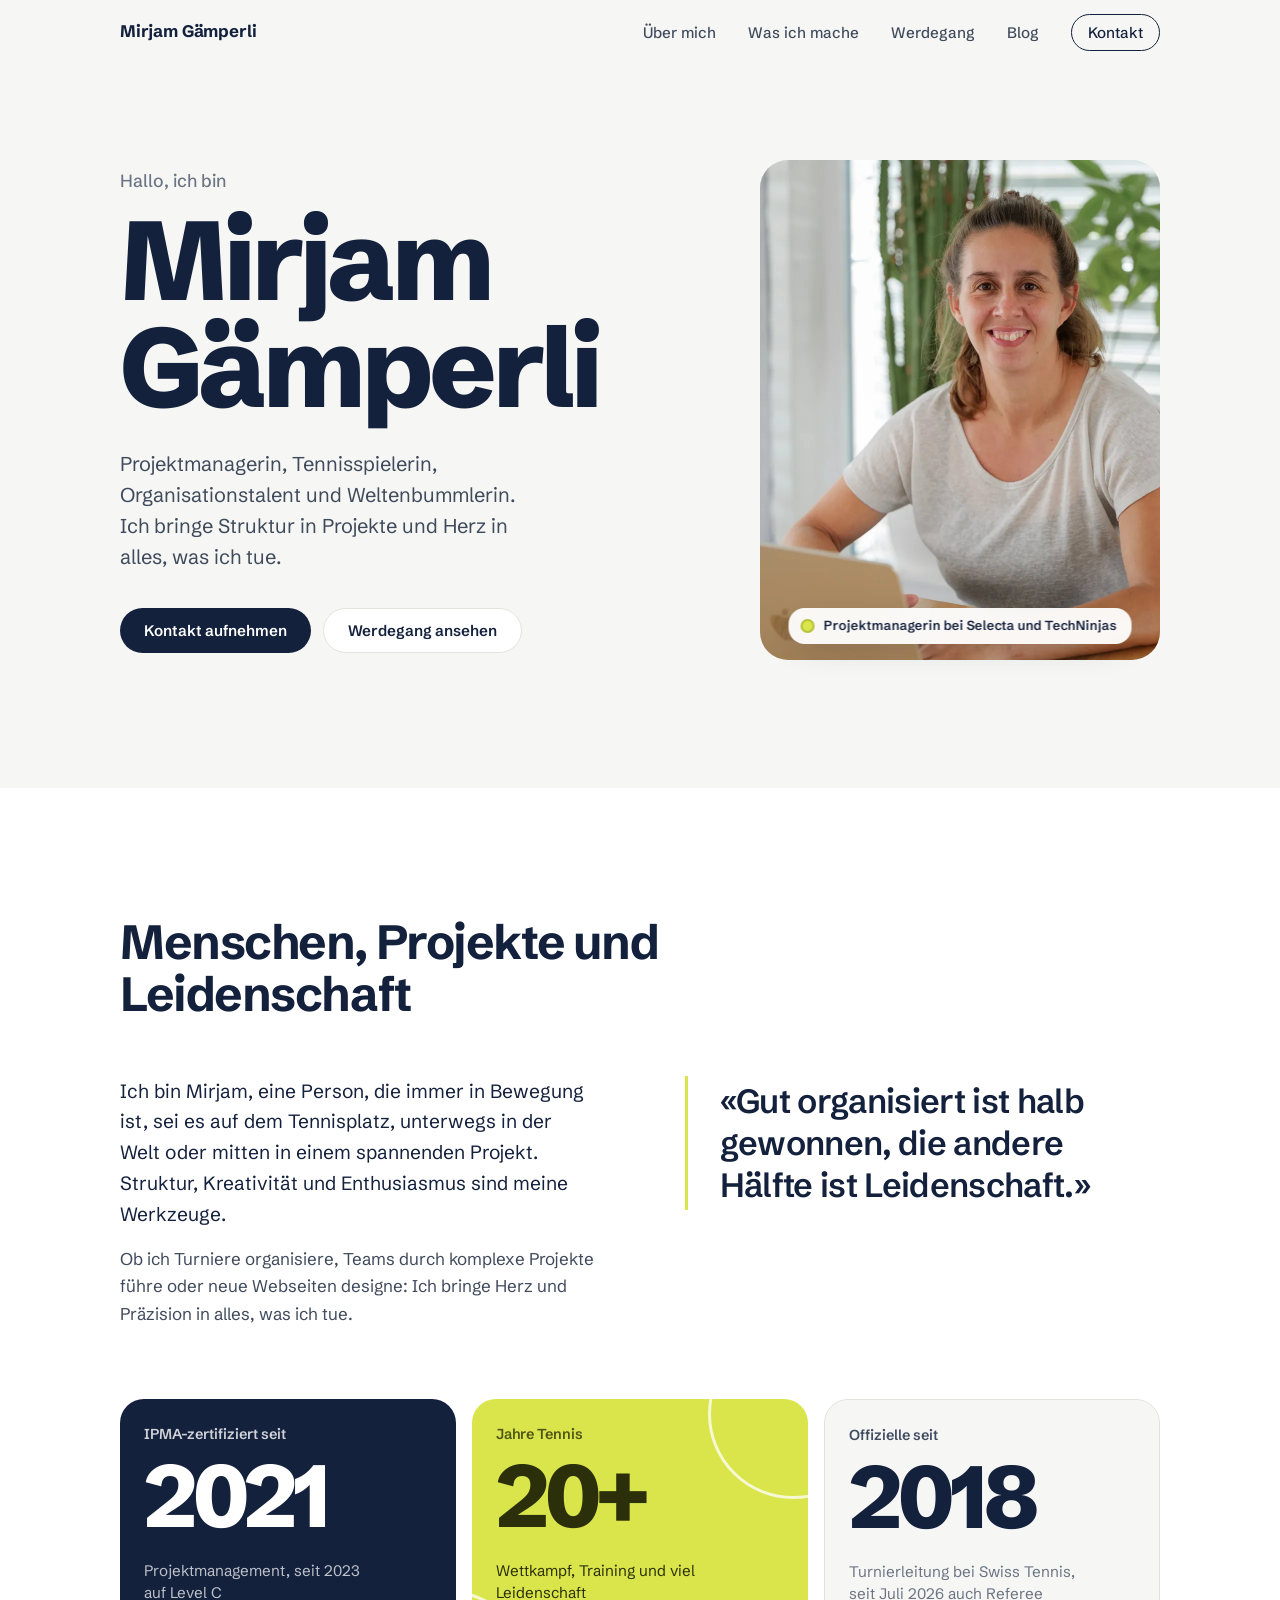
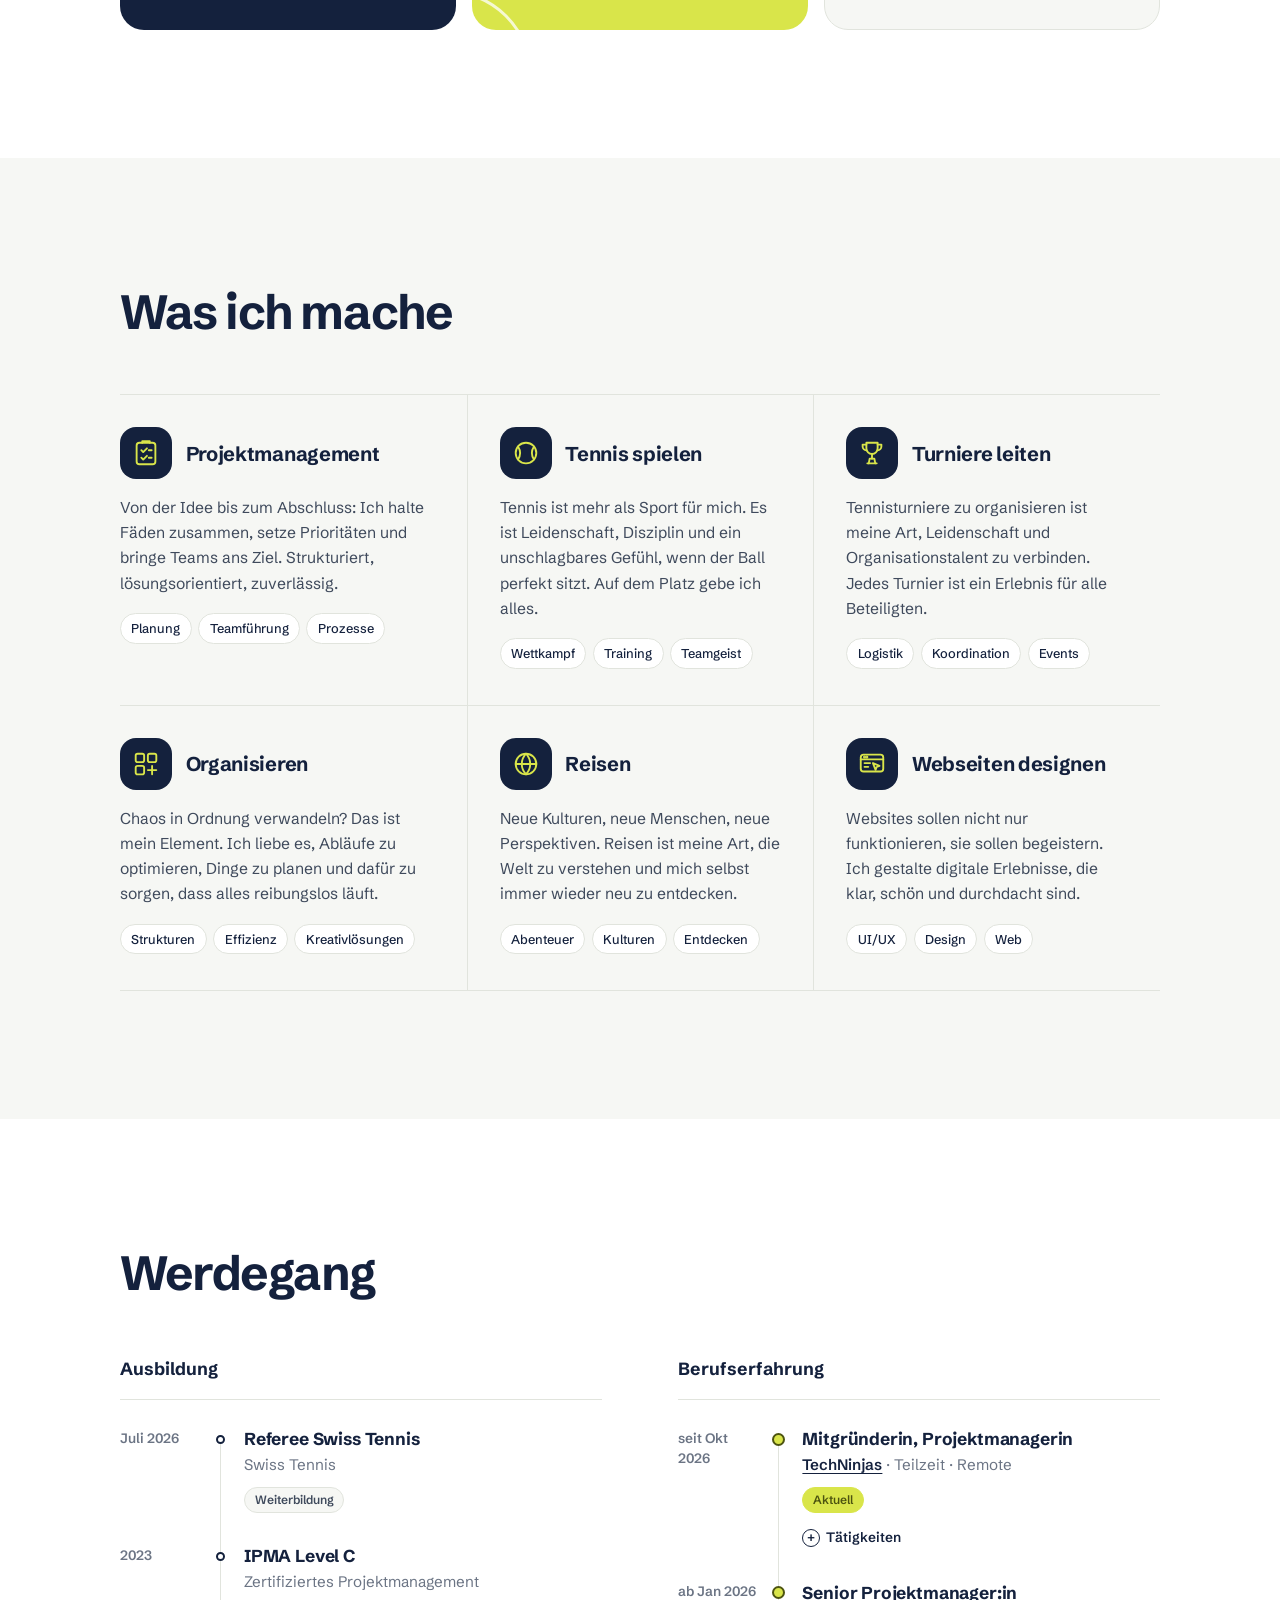
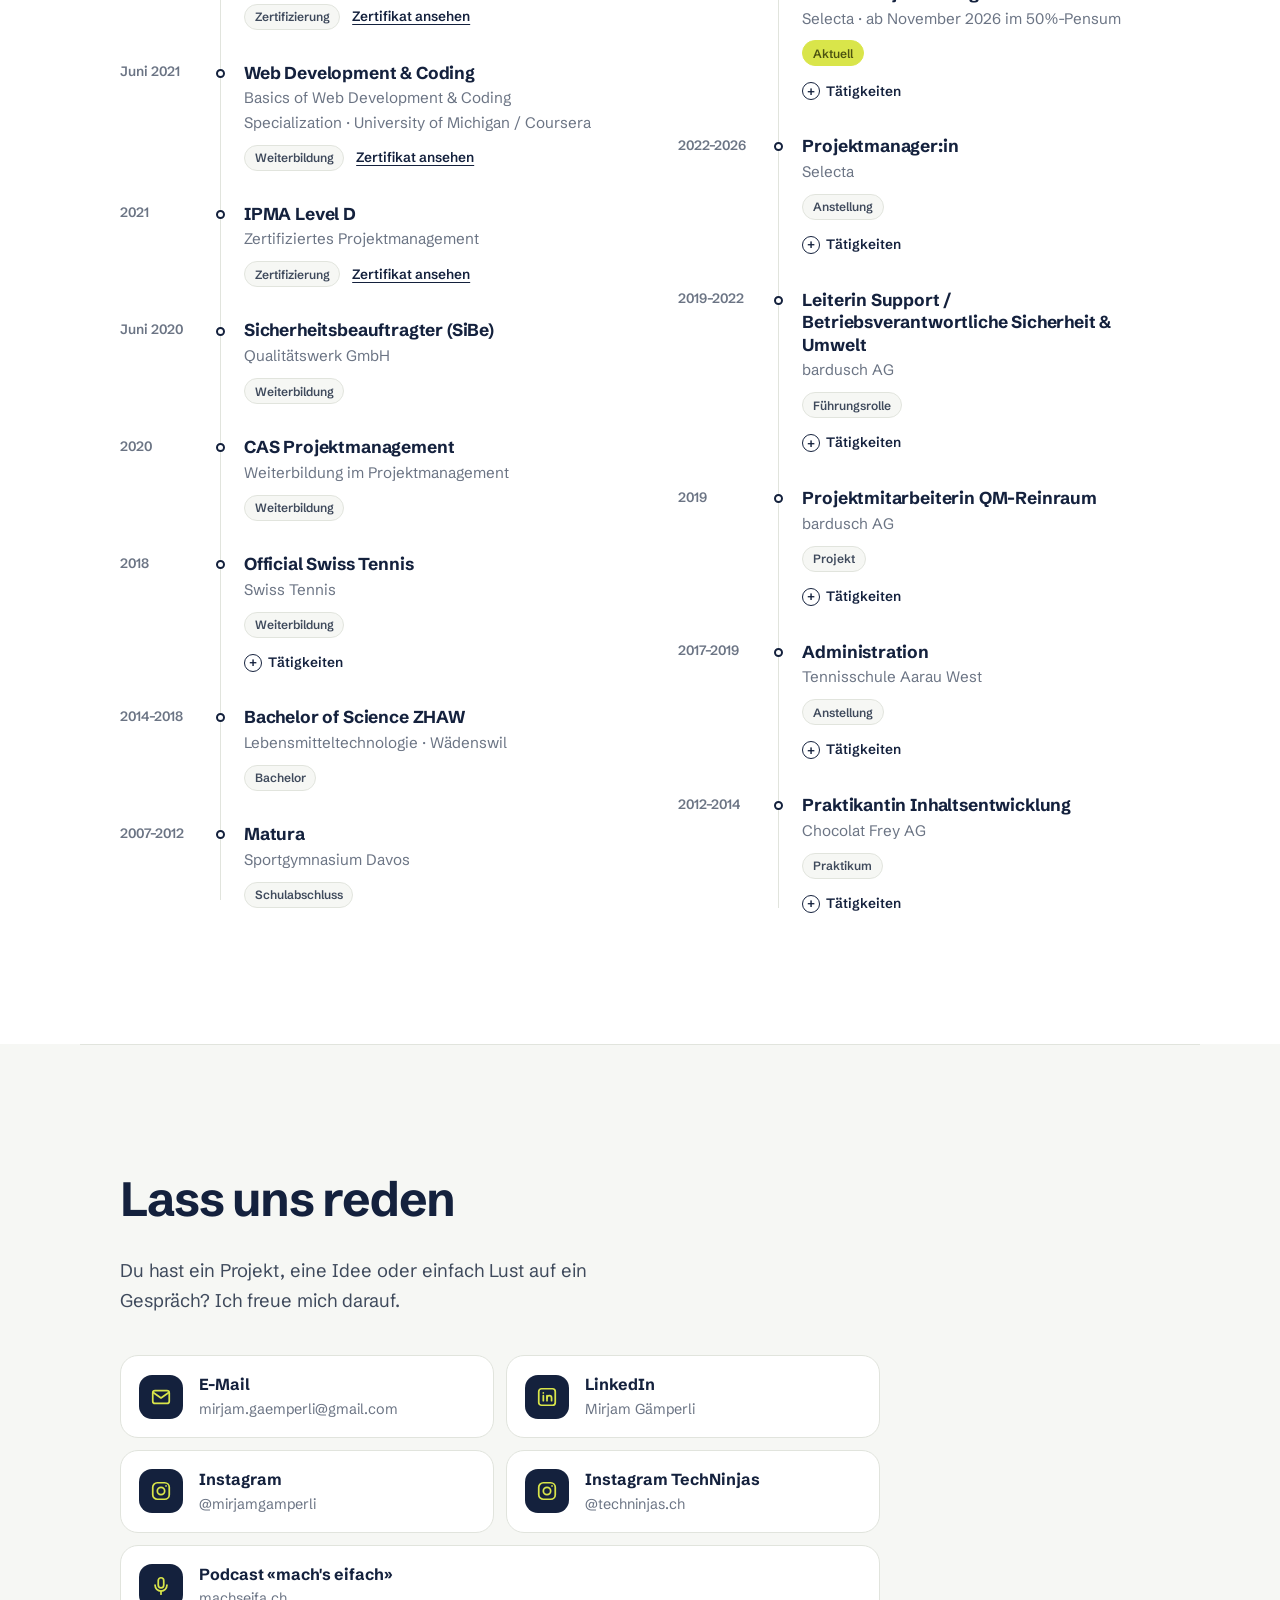
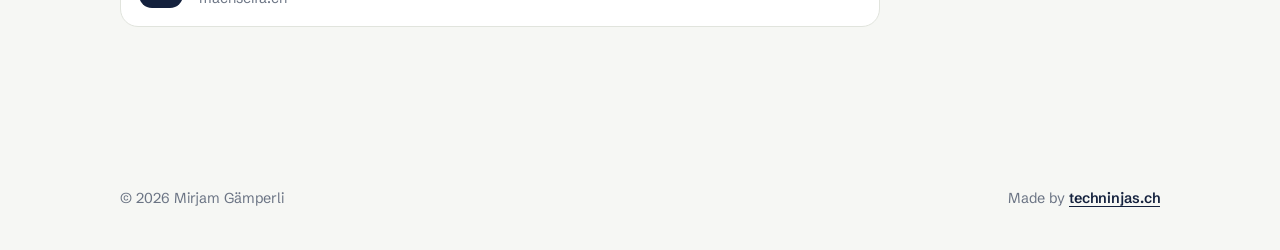
==== commit bcafd43d: "Kontakt: Instagram TechNinjas ergänzt Co-Authored-By: Claude Opus 5.5 <noreply@anthropic.com> Claude" ====
--- a/index.html
+++ b/index.html
@@ -351,6 +351,10 @@
             <span class="contact-icon"><svg viewBox="0 0 24 24" fill="none" stroke="currentColor" stroke-width="1.9" stroke-linecap="round" stroke-linejoin="round" aria-hidden="true"><rect x="3" y="3" width="18" height="18" rx="5"/><circle cx="12" cy="12" r="4"/><path d="M17.5 6.5v.01"/></svg></span>
             <span class="contact-label"><strong>Instagram</strong><span>@mirjamgamperli</span></span>
           </a></li>
+          <li><a href="https://www.instagram.com/techninjas.ch/" target="_blank" rel="noopener noreferrer">
+            <span class="contact-icon"><svg viewBox="0 0 24 24" fill="none" stroke="currentColor" stroke-width="1.9" stroke-linecap="round" stroke-linejoin="round" aria-hidden="true"><rect x="3" y="3" width="18" height="18" rx="5"/><circle cx="12" cy="12" r="4"/><path d="M17.5 6.5v.01"/></svg></span>
+            <span class="contact-label"><strong>Instagram TechNinjas</strong><span>@techninjas.ch</span></span>
+          </a></li>
           <li><a href="https://machseifa.ch" target="_blank" rel="noopener noreferrer">
             <span class="contact-icon"><svg viewBox="0 0 24 24" fill="none" stroke="currentColor" stroke-width="1.9" stroke-linecap="round" stroke-linejoin="round" aria-hidden="true"><rect x="9" y="3" width="6" height="11" rx="3"/><path d="M5.5 11a6.5 6.5 0 0 0 13 0"/><path d="M12 17.5V21"/></svg></span>
             <span class="contact-label"><strong>Podcast «mach's eifach»</strong><span>machseifa.ch</span></span>
--- a/style.css
+++ b/style.css
@@ -369,6 +369,7 @@
   transition: border-color .2s, transform .2s;
 }
 .contact-links a:hover { border-color: var(--ink); }
+.contact-links li:last-child:nth-child(odd) { grid-column: 1 / -1; }
 .contact-icon {
   flex: none; display: grid; place-items: center;
   width: 44px; height: 44px; border-radius: 13px;
